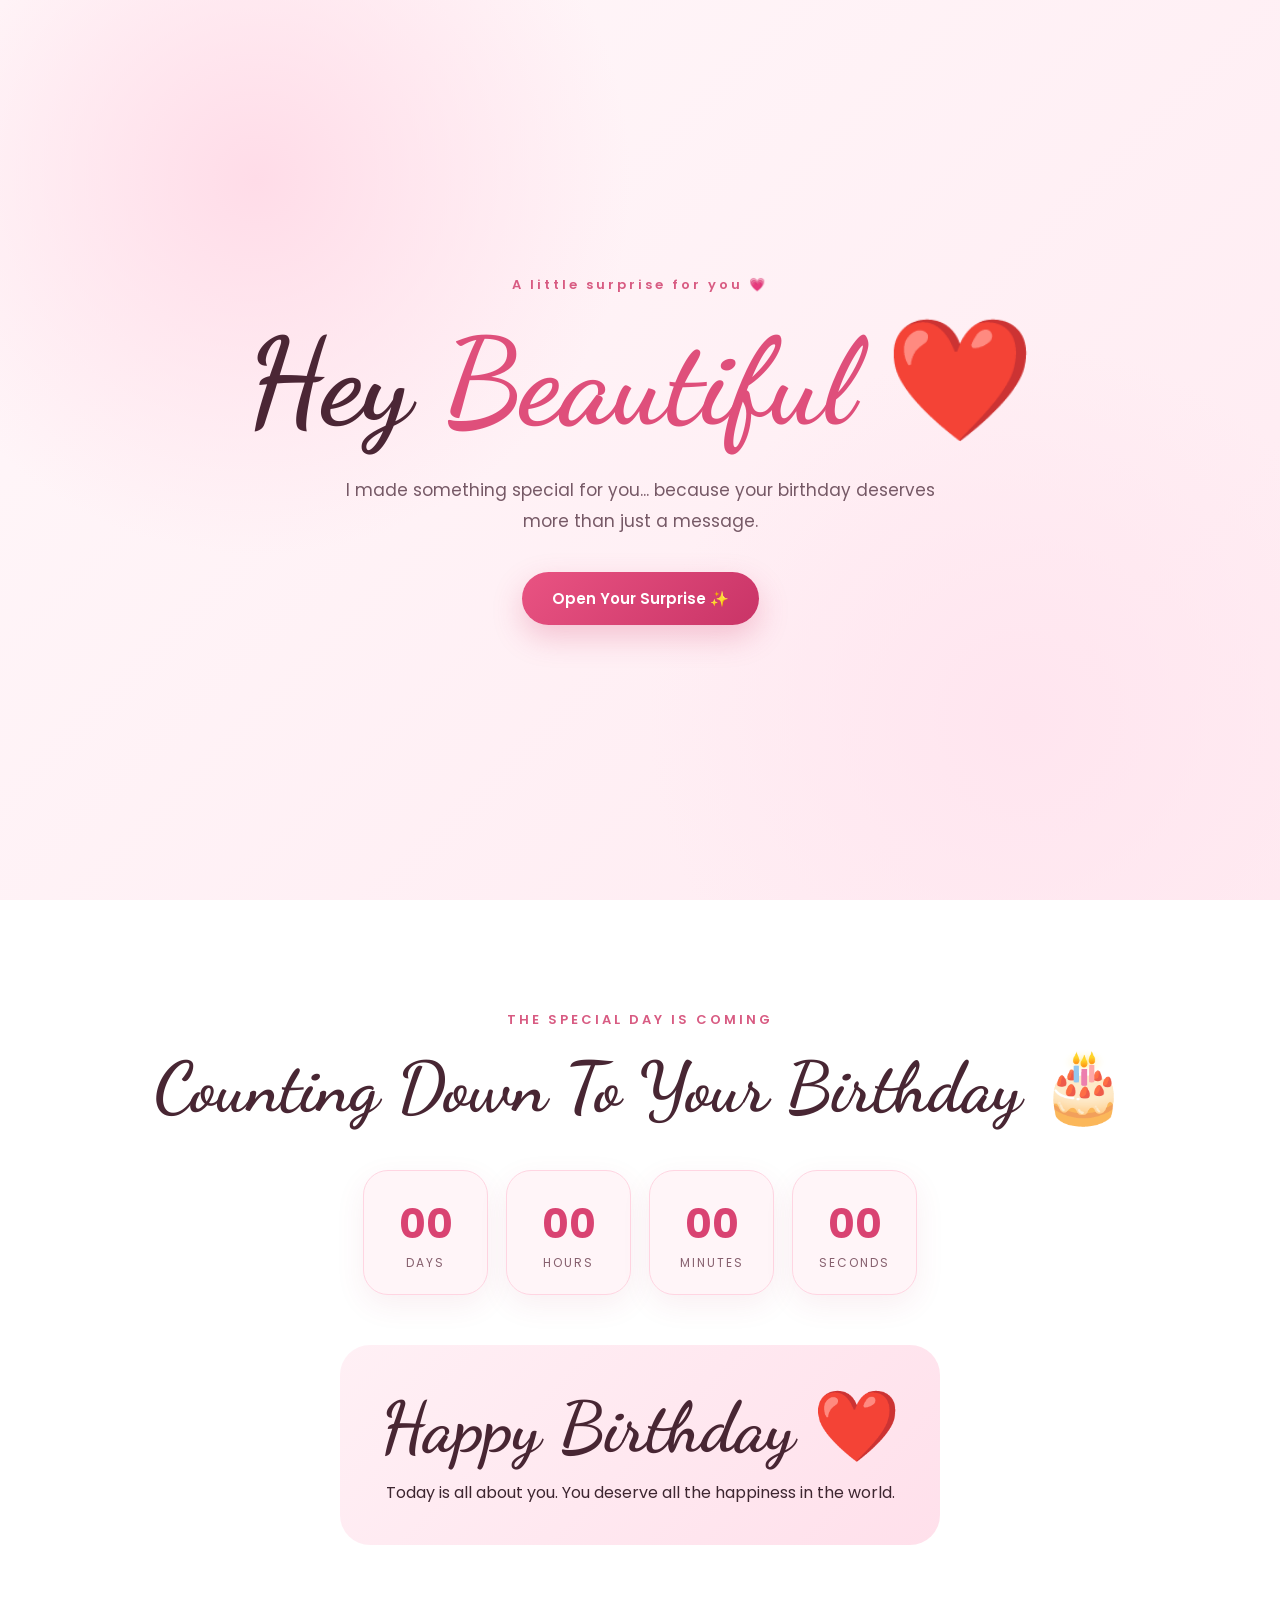
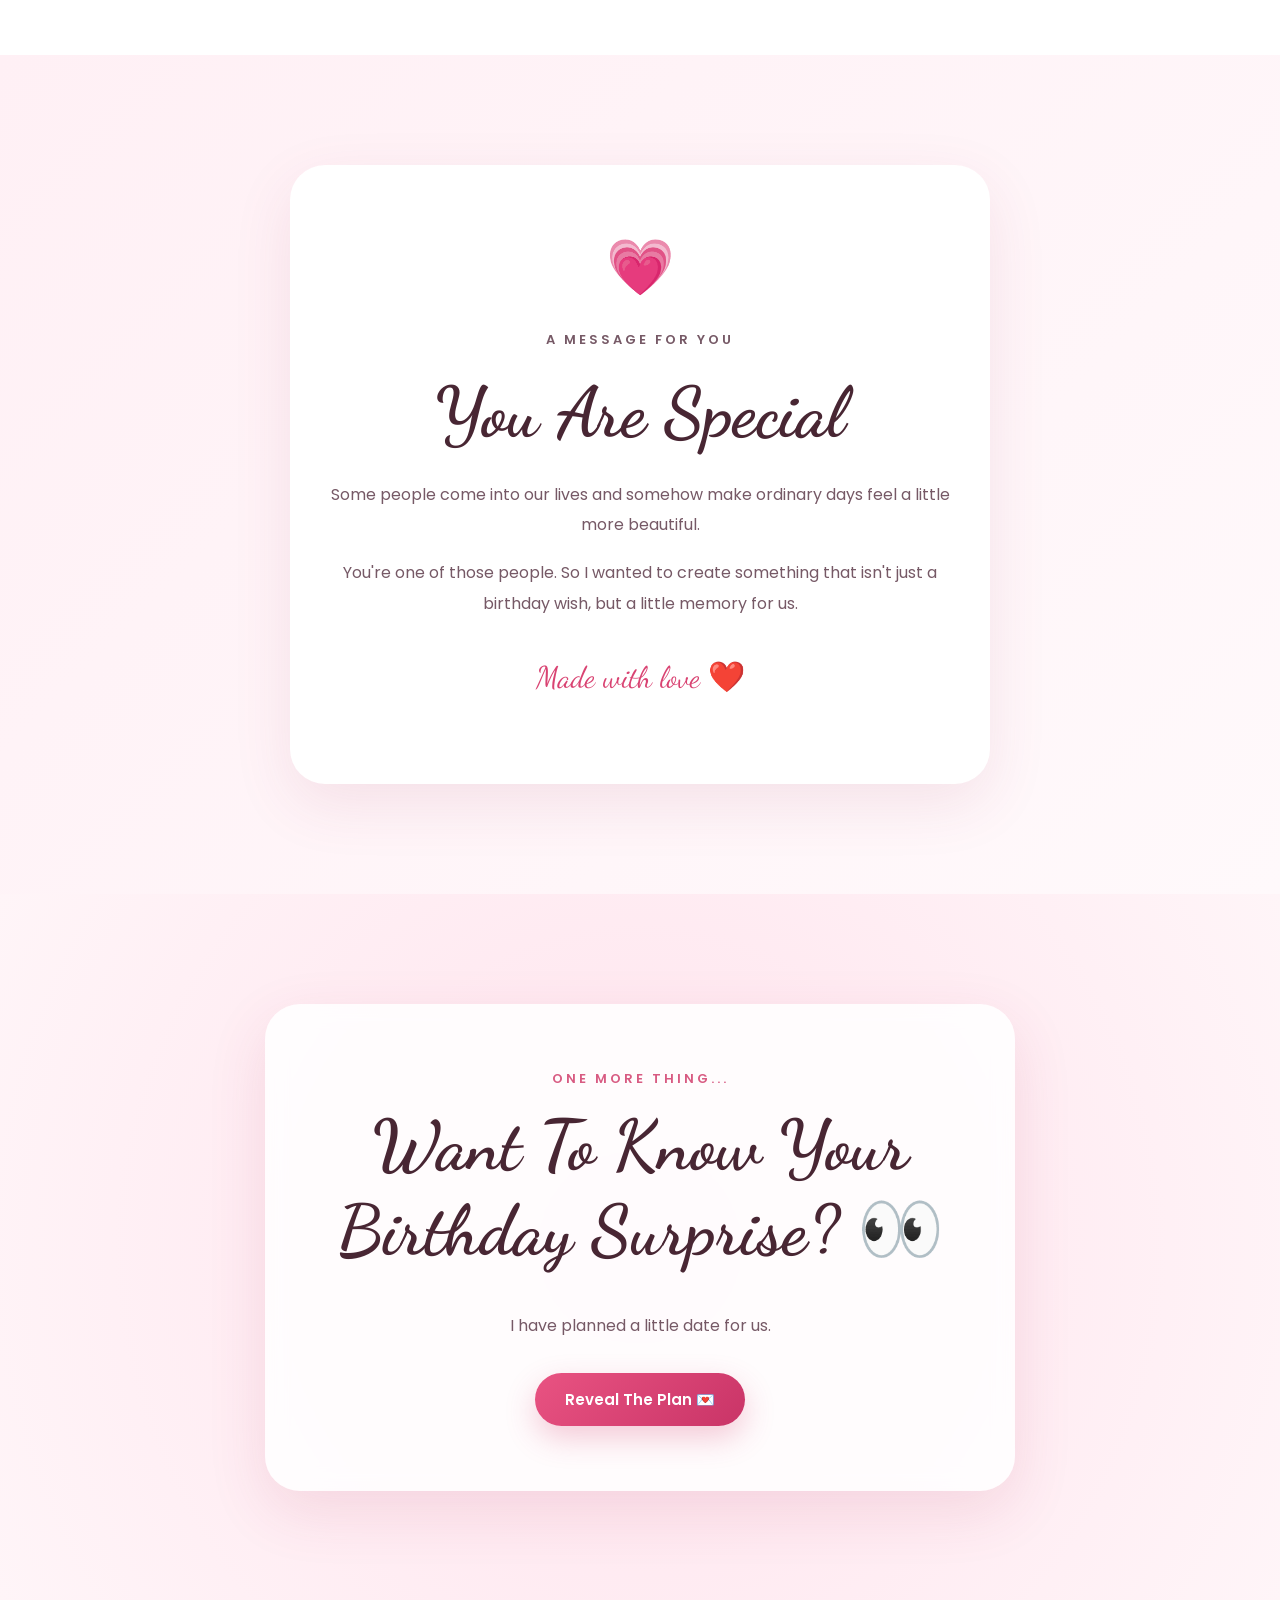
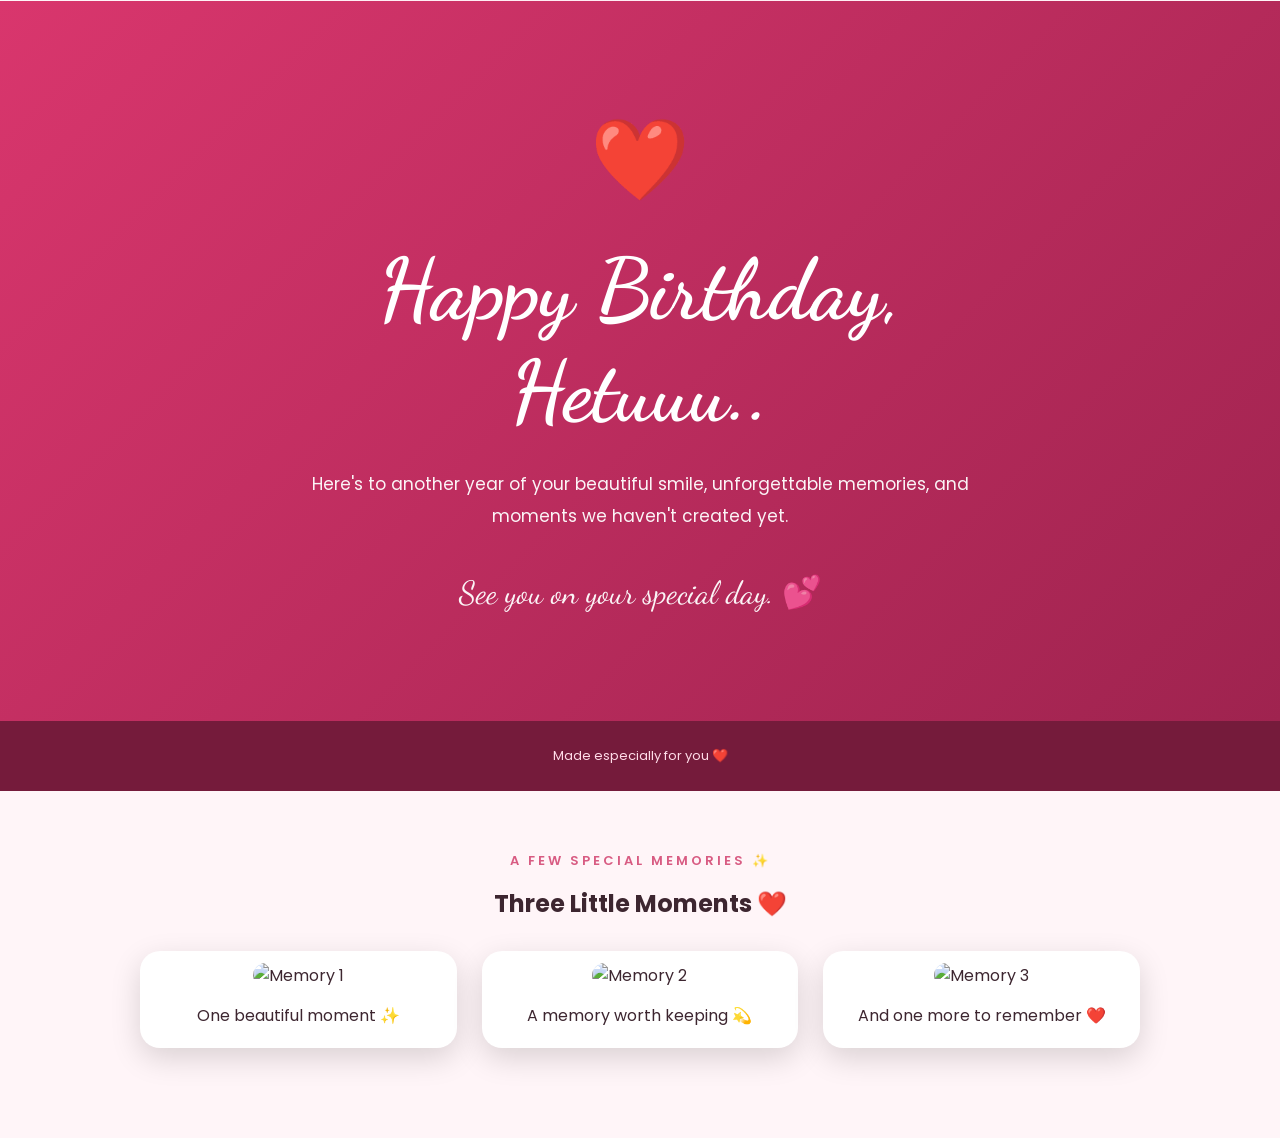
==== index.html @ 4a2faf3d "Modify birthday surprise date and memory images Updated birthday surprise details and memories secti" ====
<!DOCTYPE html>
<html lang="en">
<head>
    <meta charset="UTF-8">
    <meta name="viewport" content="width=device-width, initial-scale=1.0">

    <title>For You ❤️</title>

    <link rel="stylesheet" href="style.css">

    <link rel="preconnect" href="https://fonts.googleapis.com">
    <link rel="preconnect" href="https://fonts.gstatic.com" crossorigin>
    <link href="https://fonts.googleapis.com/css2?family=Dancing+Script:wght@500;600;700&family=Poppins:wght@300;400;500;600;700&display=swap" rel="stylesheet">
</head>

<body>

    <!-- Floating Hearts -->
    <div class="hearts"></div>

    <!-- HERO -->
    <section class="hero">

        <div class="hero-content">

            <p class="small-title">A little surprise for you 💗</p>

            <h1>
                Hey <span>Beautiful</span> ❤️
            </h1>

            <p class="intro">
                I made something special for you...
                because your birthday deserves more than just a message.
            </p>

            <a href="#countdown" class="main-btn">
                Open Your Surprise ✨
            </a>

        </div>

    </section>


    <!-- COUNTDOWN -->
    <section id="countdown" class="section countdown-section">

        <p class="section-small">THE SPECIAL DAY IS COMING</p>

        <h2>Counting Down To Your Birthday 🎂</h2>

        <div class="countdown">

            <div class="time-box">
                <span id="days">00</span>
                <small>Days</small>
            </div>

            <div class="time-box">
                <span id="hours">00</span>
                <small>Hours</small>
            </div>

            <div class="time-box">
                <span id="minutes">00</span>
                <small>Minutes</small>
            </div>

            <div class="time-box">
                <span id="seconds">00</span>
                <small>Seconds</small>
            </div>

        </div>

        <div id="birthdayMessage" class="birthday-message">
            <h2>Happy Birthday ❤️</h2>
            <p>
                Today is all about you.
                You deserve all the happiness in the world.
            </p>
        </div>

    </section>


    <!-- MESSAGE -->
    <section class="section message-section">

        <div class="message-card">

            <div class="heart-icon">💗</div>

            <p class="section-small">A MESSAGE FOR YOU</p>

            <h2>You Are Special</h2>

            <p>
                Some people come into our lives and somehow make
                ordinary days feel a little more beautiful.
            </p>

            <p>
                You're one of those people.
                So I wanted to create something that isn't just
                a birthday wish, but a little memory for us.
            </p>

            <p class="signature">
                Made with love ❤️
            </p>

        </div>

    </section>


   


    <!-- DATE REVEAL -->
    <section class="section date-section">

        <div class="date-card">

            <p class="section-small">ONE MORE THING...</p>

            <h2>Want To Know Your Birthday Surprise? 👀</h2>

            <p>
                I have planned a little date for us.
            </p>

            <button id="revealBtn" class="main-btn">
                Reveal The Plan 💌
            </button>


            <div id="dateReveal" class="date-reveal">

                <div class="date-item">
                    <span>📅</span>
                    <div>
                        <small>DATE</small>
                        <strong>26 August 2026</strong>
                    </div>
                </div>

                <div class="date-item">
                    <span>🕐</span>
                    <div>
                        <small>TIME</small>
                        <strong>6:00 PM</strong>
                    </div>
                </div>

                <div class="date-item">
                    <span>📍</span>
                    <div>
                        <small>PLACE</small>
                        <strong>Boatnikal Garden</strong>
                    </div>
                </div>

                <div class="date-item">
                    <span>🍽️</span>
                    <div>
                        <small>PLAN</small>
                        <strong> A Beautiful Evening</strong>
                    </div>
                </div>

            </div>

        </div>

    </section>


    <!-- FINAL -->
    <section class="final-section">

        <div class="final-content">

            <div class="big-heart">❤️</div>

            <h2>Happy Birthday, Hetuuu..</h2>

            <p>
                Here's to another year of your beautiful smile,
                unforgettable memories, and moments we haven't
                created yet.
            </p>

            <p class="final-line">
                See you on your special day. 💕
            </p>

        </div>

    </section>


    <footer>
        Made especially for you ❤️
    </footer>

<section class="memories">
    <p class="section-small">A FEW SPECIAL MEMORIES ✨</p>
    <h2>Three Little Moments ❤️</h2>

    <div class="photo-grid">
        <div class="photo-card">
            <img src="photo1.jpg" alt="Memory 1">
            <p>One beautiful moment ✨</p>
        </div>

        <div class="photo-card">
            <img src="photo2.jpg" alt="Memory 2">
            <p>A memory worth keeping 💫</p>
        </div>

        <div class="photo-card">
            <img src="photo3.jpg" alt="Memory 3">
            <p>And one more to remember ❤️</p>
        </div>
    </div>
</section>
    <script src="script.js"></script>

    
</body>
</html>
---- style.css ----
* {
    margin: 0;
    padding: 0;
    box-sizing: border-box;
}

html {
    scroll-behavior: smooth;
}

body {
    font-family: "Poppins", sans-serif;
    background: #fff5f8;
    color: #3d2630;
    overflow-x: hidden;
}

/* -------------------------
   HERO
------------------------- */

.hero {
    min-height: 100vh;

    display: flex;
    align-items: center;
    justify-content: center;

    text-align: center;

    padding: 40px 20px;

    background:
        radial-gradient(circle at 20% 20%, #ffdce8 0%, transparent 30%),
        radial-gradient(circle at 80% 80%, #ffe5ef 0%, transparent 30%),
        linear-gradient(135deg, #fff8fa, #ffeaf1);

    position: relative;
}

.hero-content {
    max-width: 800px;
    animation: fadeUp 1.5s ease;
}

.small-title,
.section-small {
    color: #d85b82;
    font-size: 13px;
    letter-spacing: 3px;
    font-weight: 600;
    margin-bottom: 15px;
}

.hero h1 {
    font-family: "Dancing Script", cursive;
    font-size: clamp(65px, 12vw, 120px);
    color: #4b2635;
    margin-bottom: 20px;
}

.hero h1 span {
    color: #df4f7b;
}

.intro {
    max-width: 600px;
    margin: auto;
    color: #765966;
    font-size: 17px;
    line-height: 1.8;
}

.main-btn {
    display: inline-block;

    margin-top: 35px;
    padding: 15px 30px;

    border: none;
    border-radius: 50px;

    background: linear-gradient(135deg, #e95382, #c93467);
    color: white;

    text-decoration: none;

    font-family: "Poppins", sans-serif;
    font-size: 15px;
    font-weight: 600;

    cursor: pointer;

    box-shadow: 0 12px 30px rgba(210, 55, 105, 0.25);

    transition: 0.3s;
}

.main-btn:hover {
    transform: translateY(-4px) scale(1.03);
    box-shadow: 0 18px 35px rgba(210, 55, 105, 0.35);
}


/* -------------------------
   SECTIONS
------------------------- */

.section {
    padding: 110px 20px;
    text-align: center;
}

.section h2 {
    font-family: "Dancing Script", cursive;
    font-size: clamp(45px, 7vw, 70px);
    color: #482633;
    margin-bottom: 40px;
}


/* -------------------------
   COUNTDOWN
------------------------- */

.countdown-section {
    background: #ffffff;
}

.countdown {
    display: flex;
    justify-content: center;
    gap: 18px;

    flex-wrap: wrap;

    margin-top: 40px;
}

.time-box {
    width: 125px;
    height: 125px;

    display: flex;
    flex-direction: column;
    align-items: center;
    justify-content: center;

    background: #fff5f8;

    border: 1px solid #ffd5e2;
    border-radius: 25px;

    box-shadow: 0 10px 30px rgba(180, 50, 90, 0.08);
}

.time-box span {
    font-size: 40px;
    font-weight: 700;
    color: #d94372;
}

.time-box small {
    color: #87616f;
    font-size: 12px;
    text-transform: uppercase;
    letter-spacing: 2px;
}

.birthday-message {
    display: none;

    max-width: 600px;

    margin: 50px auto 0;

    padding: 40px;

    border-radius: 30px;

    background: linear-gradient(135deg, #fff0f5, #ffe0eb);

    animation: popIn 1s ease;
}

.birthday-message h2 {
    margin-bottom: 10px;
}


/* -------------------------
   MESSAGE
------------------------- */

.message-section {
    background:
        linear-gradient(
            135deg,
            #fff0f5,
            #fff9fb
        );
}

.message-card {
    max-width: 700px;
    margin: auto;

    padding: 60px 40px;

    background: white;

    border-radius: 35px;

    box-shadow: 0 20px 60px rgba(160, 50, 90, 0.10);
}

.heart-icon {
    font-size: 55px;
    margin-bottom: 20px;

    animation: heartbeat 1.5s infinite;
}

.message-card h2 {
    margin-bottom: 25px;
}

.message-card p {
    color: #765966;
    line-height: 1.9;
    margin-bottom: 18px;
}

.signature {
    font-family: "Dancing Script", cursive;
    font-size: 30px !important;
    color: #d94372 !important;
    margin-top: 30px;
}


/* -------------------------
   MEMORIES
------------------------- */

.memories-section {
    background: white;
}

.memory-grid {
    max-width: 1100px;
    margin: auto;

    display: grid;

    grid-template-columns:
        repeat(3, 1fr);

    gap: 25px;
}

.memory-card {
    padding: 20px;

    background: #fff7fa;

    border-radius: 25px;

    transition: 0.3s;
}

.memory-card:hover {
    transform: translateY(-8px);
}

.photo-placeholder {
    height: 250px;

    display: flex;
    align-items: center;
    justify-content: center;

    background: linear-gradient(
        135deg,
        #ffd9e6,
        #fff0f5
    );

    border-radius: 20px;

    font-size: 55px;

    margin-bottom: 20px;
}

.memory-card h3 {
    margin-bottom: 8px;
    color: #522c3b;
}

.memory-card p {
    color: #886a75;
    font-size: 14px;
}


/* -------------------------
   DATE
------------------------- */

.date-section {
    background:
        radial-gradient(
            circle at center,
            #ffe3ed,
            #fff5f8
        );
}

.date-card {
    max-width: 750px;
    margin: auto;

    padding: 65px 35px;

    background: rgba(255,255,255,0.85);

    backdrop-filter: blur(10px);

    border-radius: 35px;

    box-shadow: 0 20px 60px rgba(170, 50, 90, 0.12);
}

.date-card > p:not(.section-small) {
    color: #765966;
}

.date-reveal {
    display: none;

    margin-top: 40px;

    text-align: left;

    animation: fadeUp 0.8s ease;
}

.date-item {
    display: flex;
    align-items: center;

    gap: 20px;

    padding: 20px;

    margin-bottom: 12px;

    background: #fff7fa;

    border-radius: 20px;
}

.date-item > span {
    font-size: 30px;
}

.date-item div {
    display: flex;
    flex-direction: column;
}

.date-item small {
    color: #c84c73;
    font-size: 10px;
    letter-spacing: 2px;
    margin-bottom: 4px;
}

.date-item strong {
    color: #51303c;
}


/* -------------------------
   FINAL
------------------------- */

.final-section {
    min-height: 80vh;

    display: flex;
    align-items: center;
    justify-content: center;

    text-align: center;

    padding: 80px 20px;

    background:
        linear-gradient(
            135deg,
            #d9366d,
            #9f234f
        );

    color: white;
}

.final-content {
    max-width: 700px;
}

.big-heart {
    font-size: 80px;

    animation: heartbeat 1.5s infinite;

    margin-bottom: 20px;
}

.final-section h2 {
    font-family: "Dancing Script", cursive;
    font-size: clamp(55px, 8vw, 85px);
    margin-bottom: 25px;
}

.final-section p {
    line-height: 1.9;
    font-size: 17px;
    opacity: 0.95;
}

.final-line {
    margin-top: 30px;
    font-family: "Dancing Script", cursive;
    font-size: 32px !important;
}


/* -------------------------
   FOOTER
------------------------- */

footer {
    padding: 25px;
    text-align: center;

    background: #751b3b;
    color: #ffdce8;

    font-size: 13px;
}


/* -------------------------
   FLOATING HEARTS
------------------------- */

.heart {
    position: fixed;

    bottom: -30px;

    color: #ef6b91;

    pointer-events: none;

    animation: floatHeart linear forwards;

    z-index: 10;
}


/* -------------------------
   ANIMATIONS
------------------------- */

@keyframes fadeUp {

    from {
        opacity: 0;
        transform: translateY(30px);
    }

    to {
        opacity: 1;
        transform: translateY(0);
    }

}

@keyframes popIn {

    from {
        opacity: 0;
        transform: scale(0.8);
    }

    to {
        opacity: 1;
        transform: scale(1);
    }

}

@keyframes heartbeat {

    0%, 100% {
        transform: scale(1);
    }

    50% {
        transform: scale(1.15);
    }

}

@keyframes floatHeart {

    0% {
        transform:
            translateY(0)
            rotate(0deg);

        opacity: 0;
    }

    10% {
        opacity: 1;
    }

    100% {
        transform:
            translateY(-110vh)
            rotate(360deg);

        opacity: 0;
    }

}


/* -------------------------
   MOBILE
------------------------- */

@media (max-width: 700px) {

    .section {
        padding: 80px 18px;
    }

    .hero h1 {
        font-size: 65px;
    }

    .intro {
        font-size: 15px;
    }

    .time-box {
        width: 90px;
        height: 100px;
    }

    .time-box span {
        font-size: 30px;
    }

    .memory-grid {
        grid-template-columns: 1fr;
    }

    .message-card,
    .date-card {
        padding: 45px 22px;
    }

    .date-item {
        padding: 15px;
    }

    .date-item strong {
        font-size: 13px;
    }

}.memories {
    padding: 60px 20px;
    text-align: center;
}

.photo-grid {
    max-width: 1000px;
    margin: 30px auto;
    display: grid;
    grid-template-columns: repeat(3, 1fr);
    gap: 25px;
}

.photo-card {
    background: white;
    padding: 12px;
    border-radius: 20px;
    box-shadow: 0 10px 30px rgba(0,0,0,0.15);
    transition: transform 0.3s ease;
}

.photo-card:hover {
    transform: translateY(-10px) rotate(1deg);
}

.photo-card img {
    width: 100%;
    height: 280px;
    object-fit: cover;
    border-radius: 15px;
}

.photo-card p {
    margin: 15px 5px 8px;
    font-size: 16px;
}

@media (max-width: 700px) {
    .photo-grid {
        grid-template-columns: 1fr;
        max-width: 350px;
    }

    .photo-card img {
        height: 320px;
    }
}
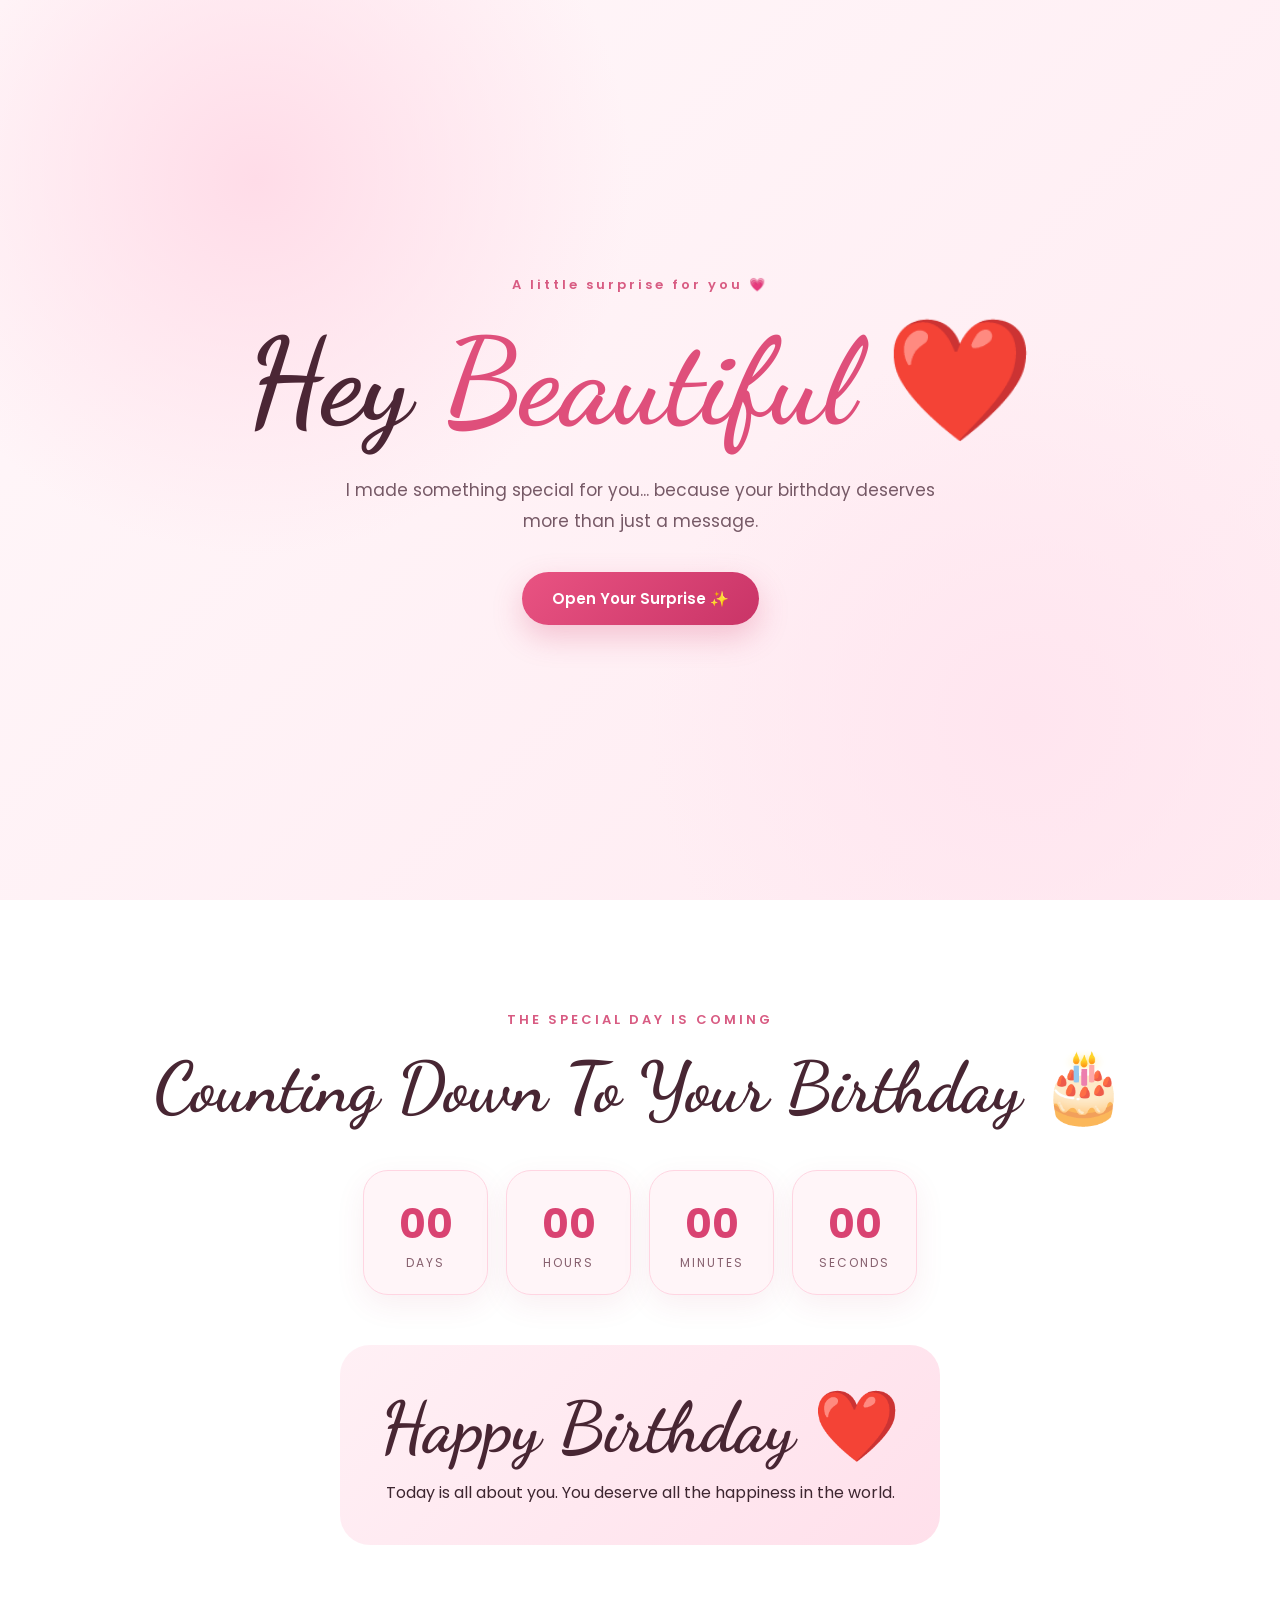
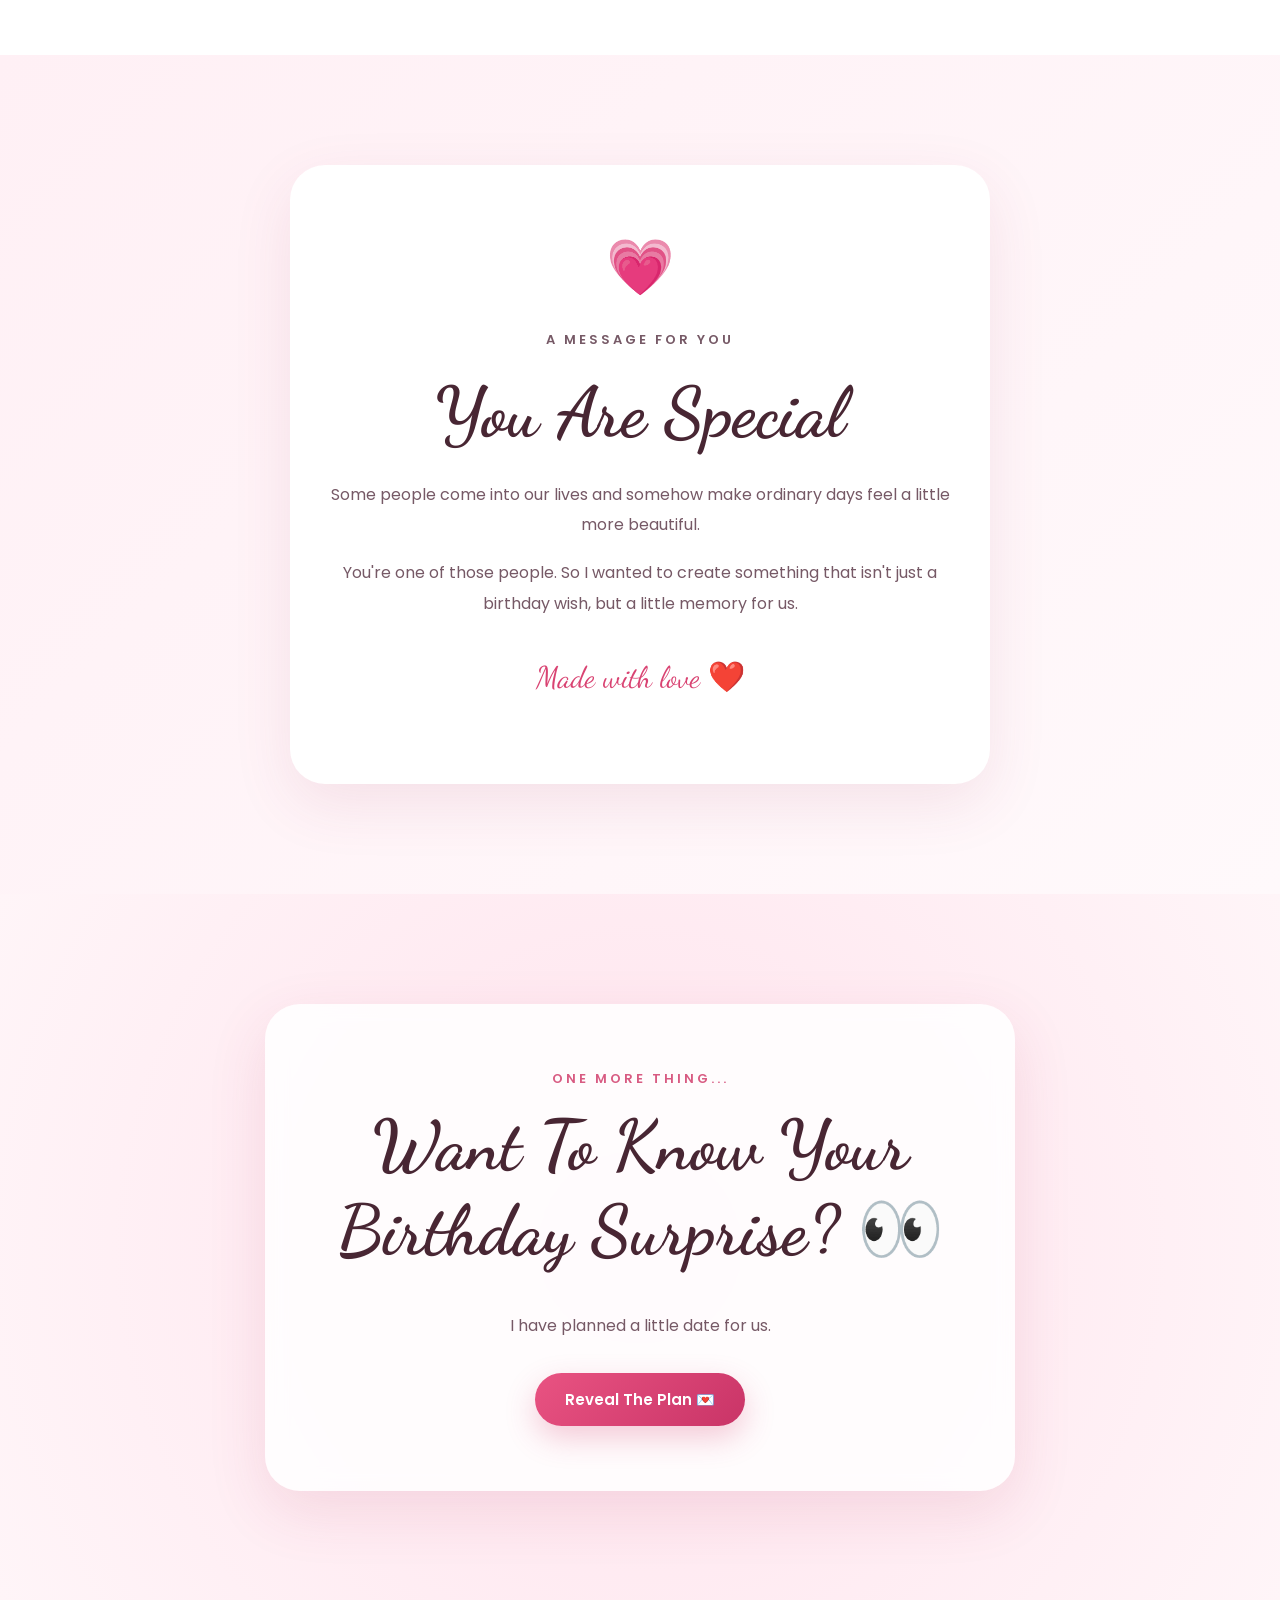
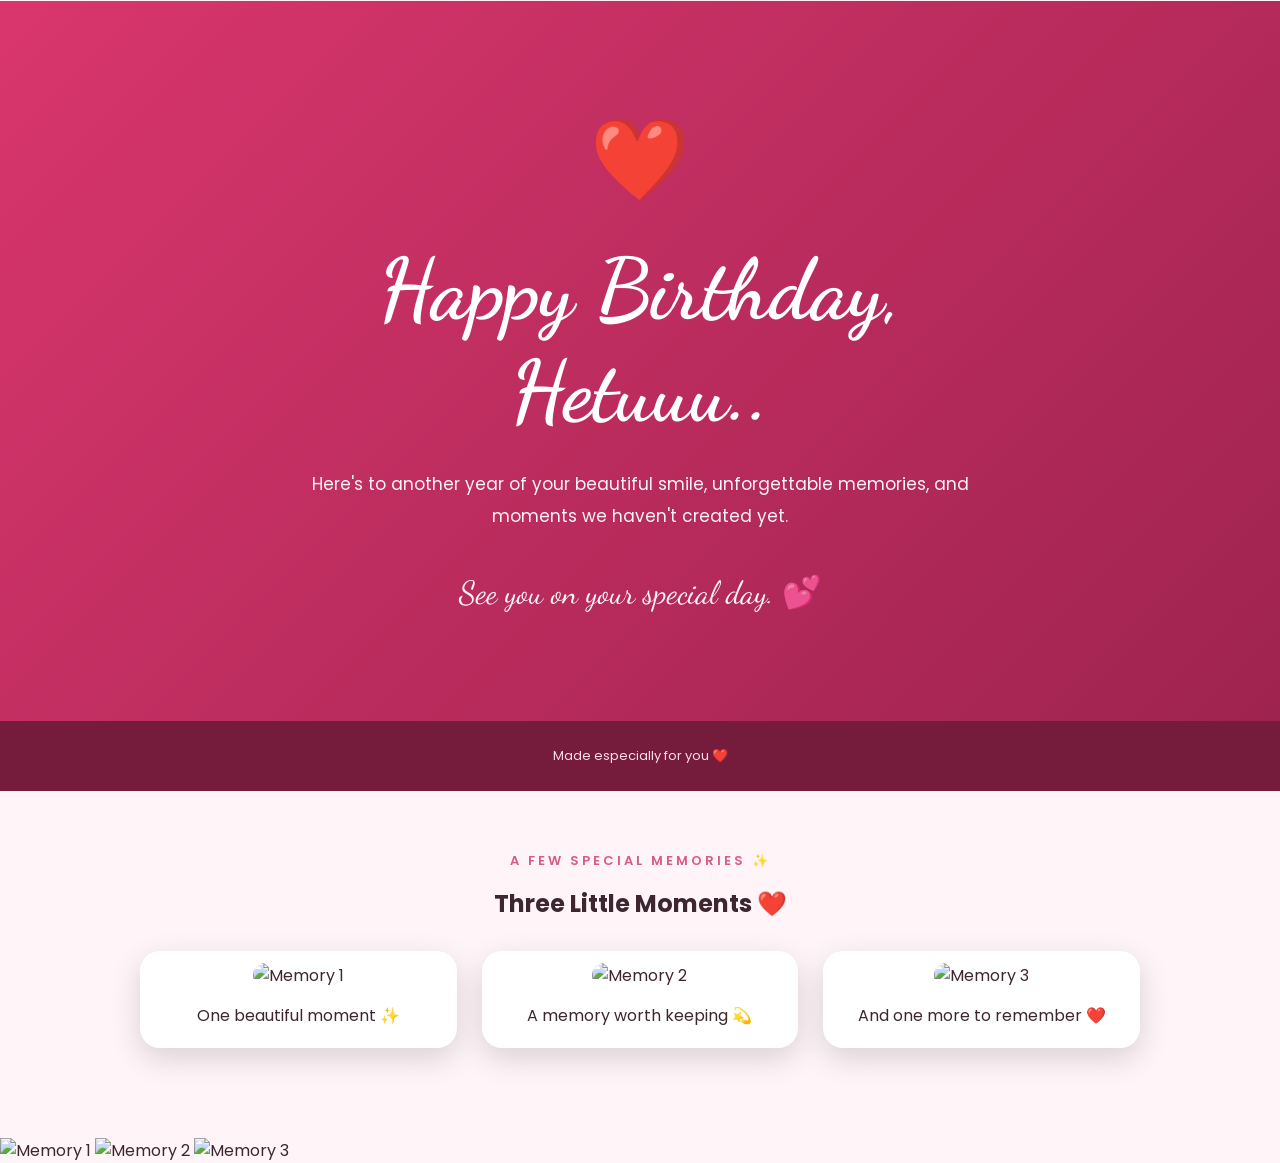
==== commit f627f0e0: "Restore index.html with original content" ====
--- a/index.html
+++ b/index.html
@@ -1,3 +1,4 @@
+
 <!DOCTYPE html>
 <html lang="en">
 <head>
@@ -228,6 +229,9 @@
     </div>
 </section>
     <script src="script.js"></script>
+<img src="images/pic1.jpg" alt="Memory 1">
+<img src="images/pic2.jpg" alt="Memory 2">
+<img src="images/pic3.jpg" alt="Memory 3">
 
     
 </body>
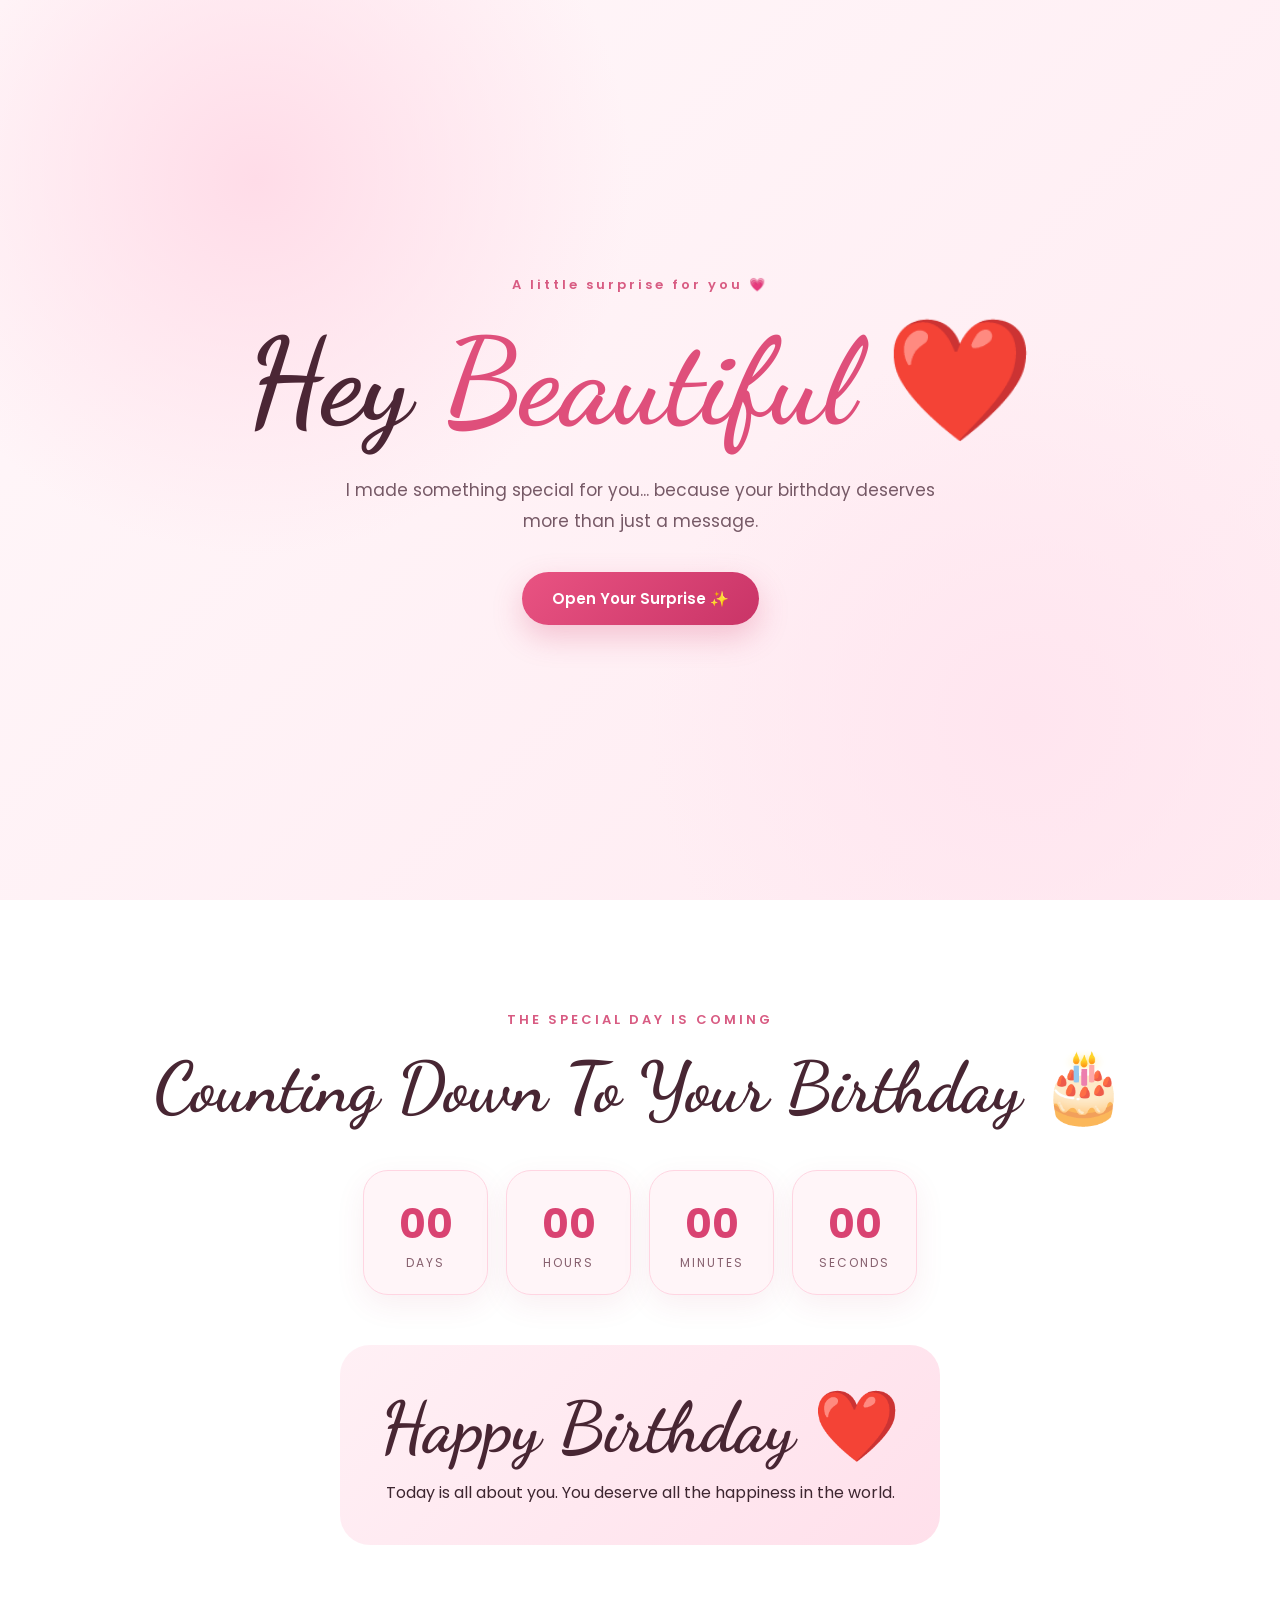
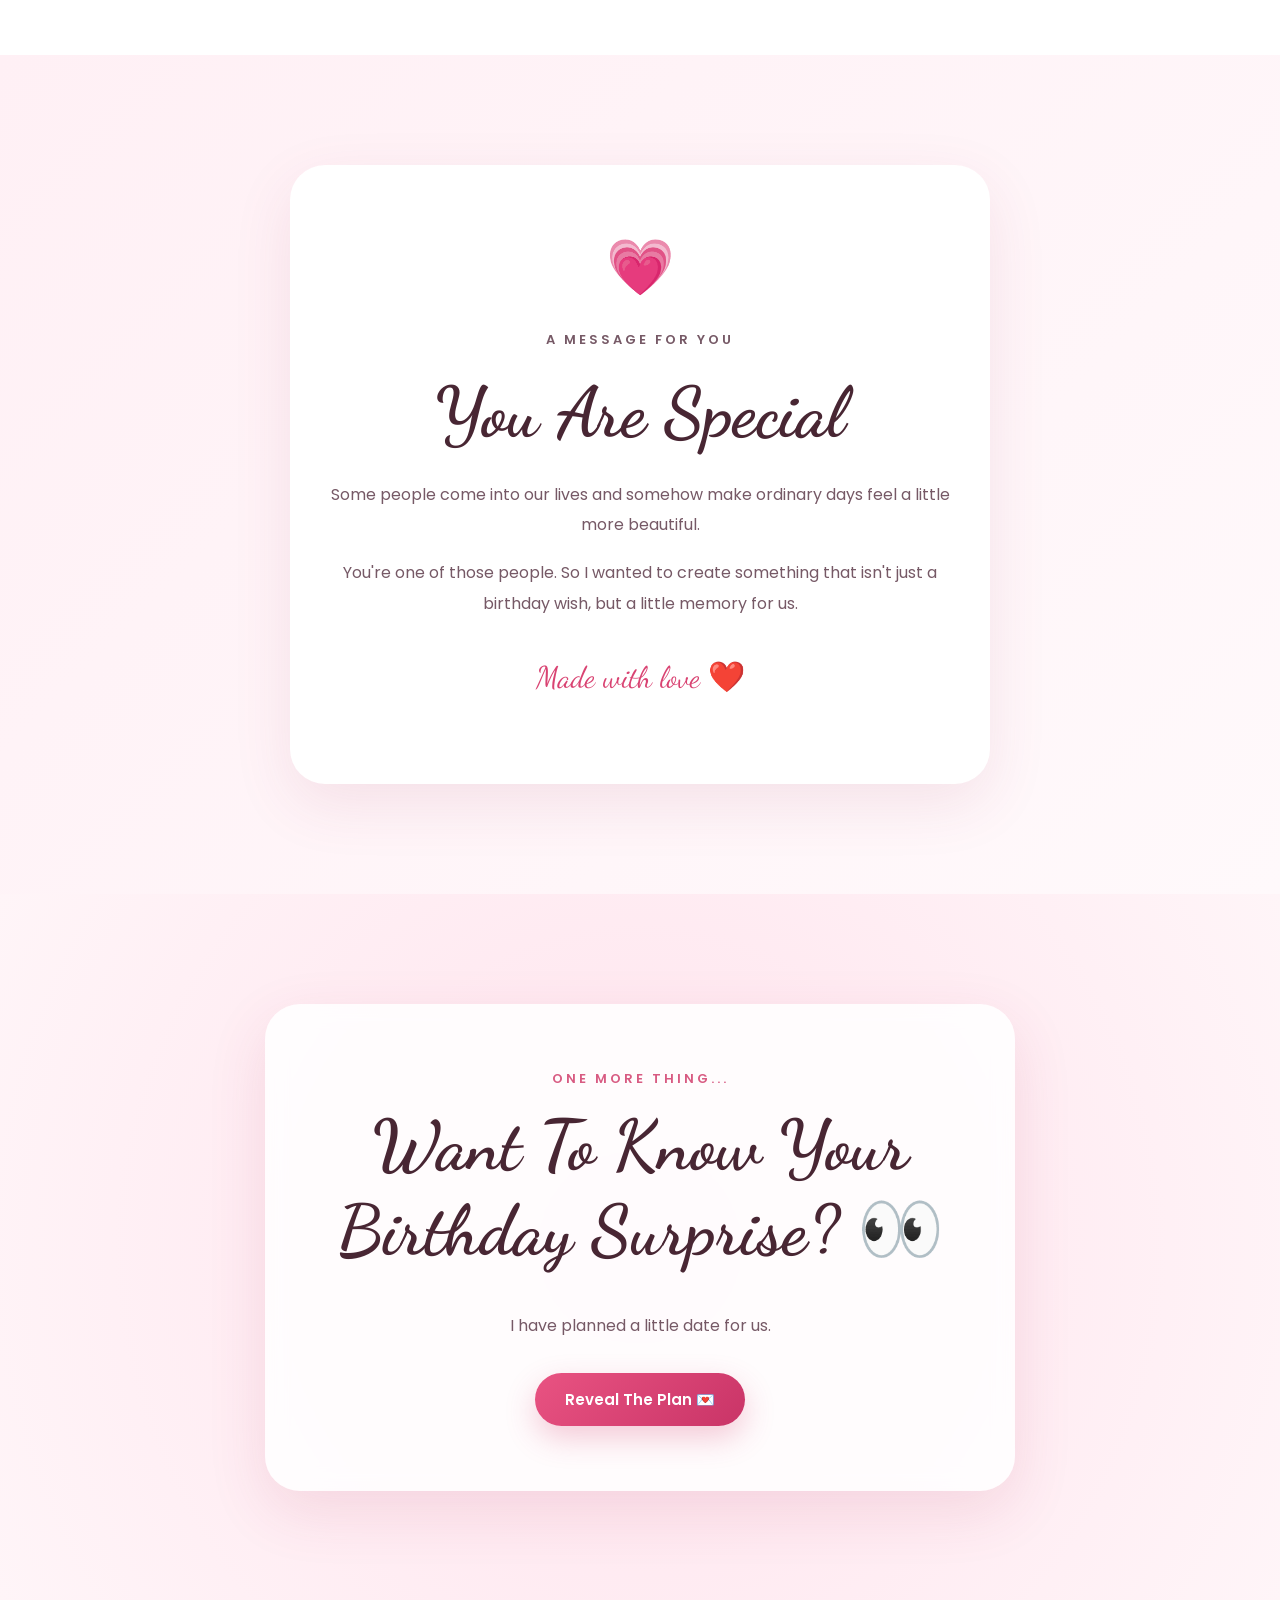
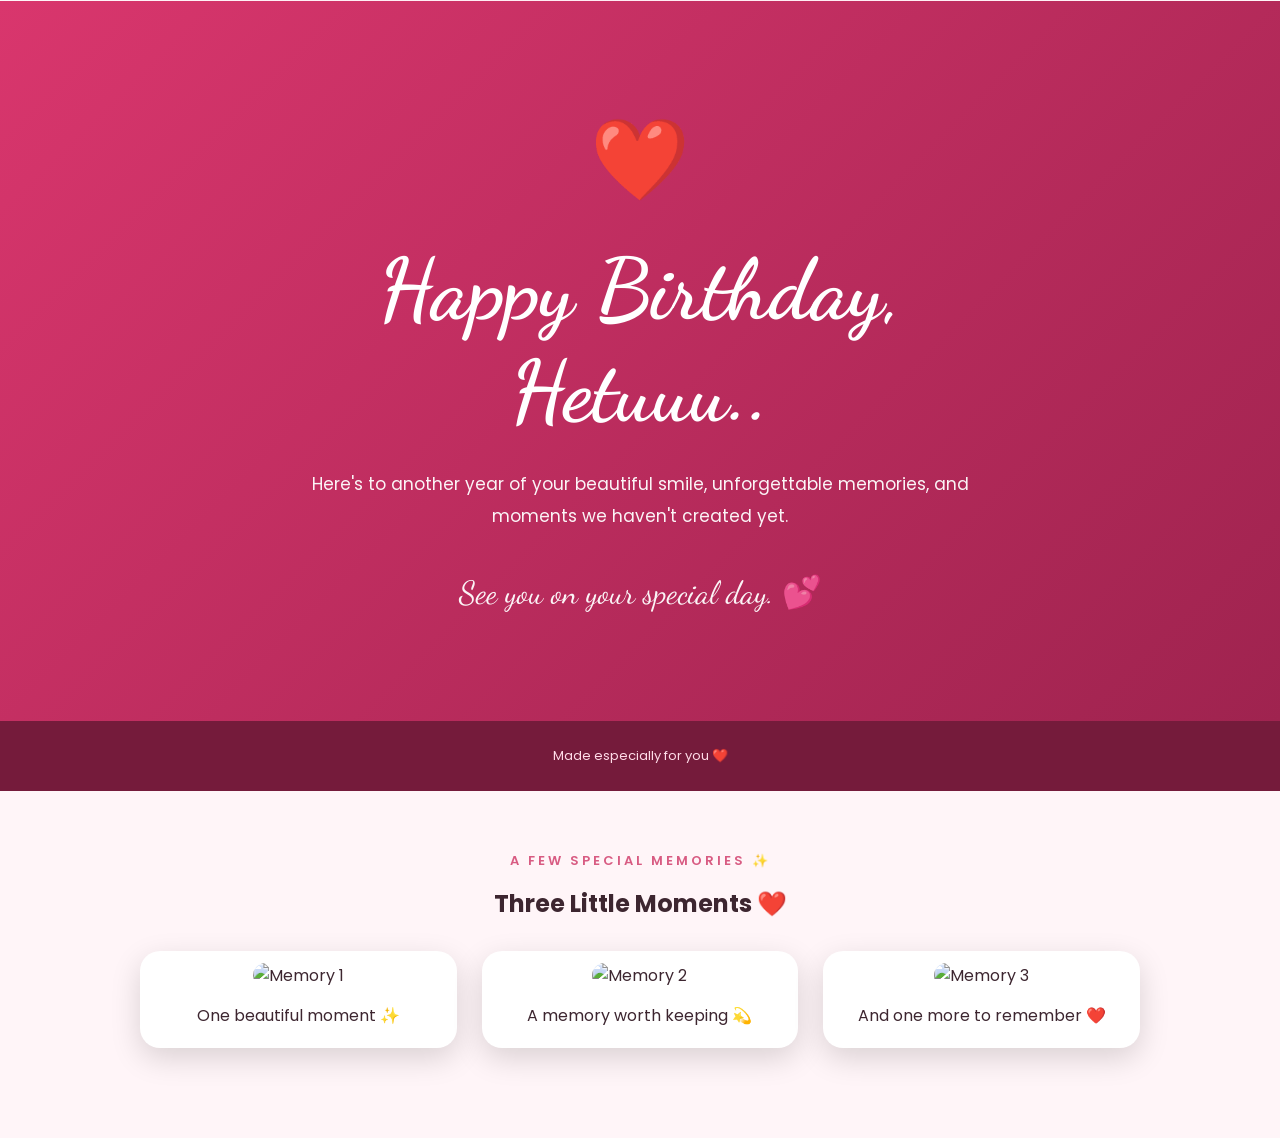
==== commit 624012e1: "Restore index.html with original content" ====
--- a/index.html
+++ b/index.html
@@ -229,10 +229,7 @@
     </div>
 </section>
     <script src="script.js"></script>
-<img src="images/pic1.jpg" alt="Memory 1">
-<img src="images/pic2.jpg" alt="Memory 2">
-<img src="images/pic3.jpg" alt="Memory 3">
-
     
 </body>
 </html>
+    
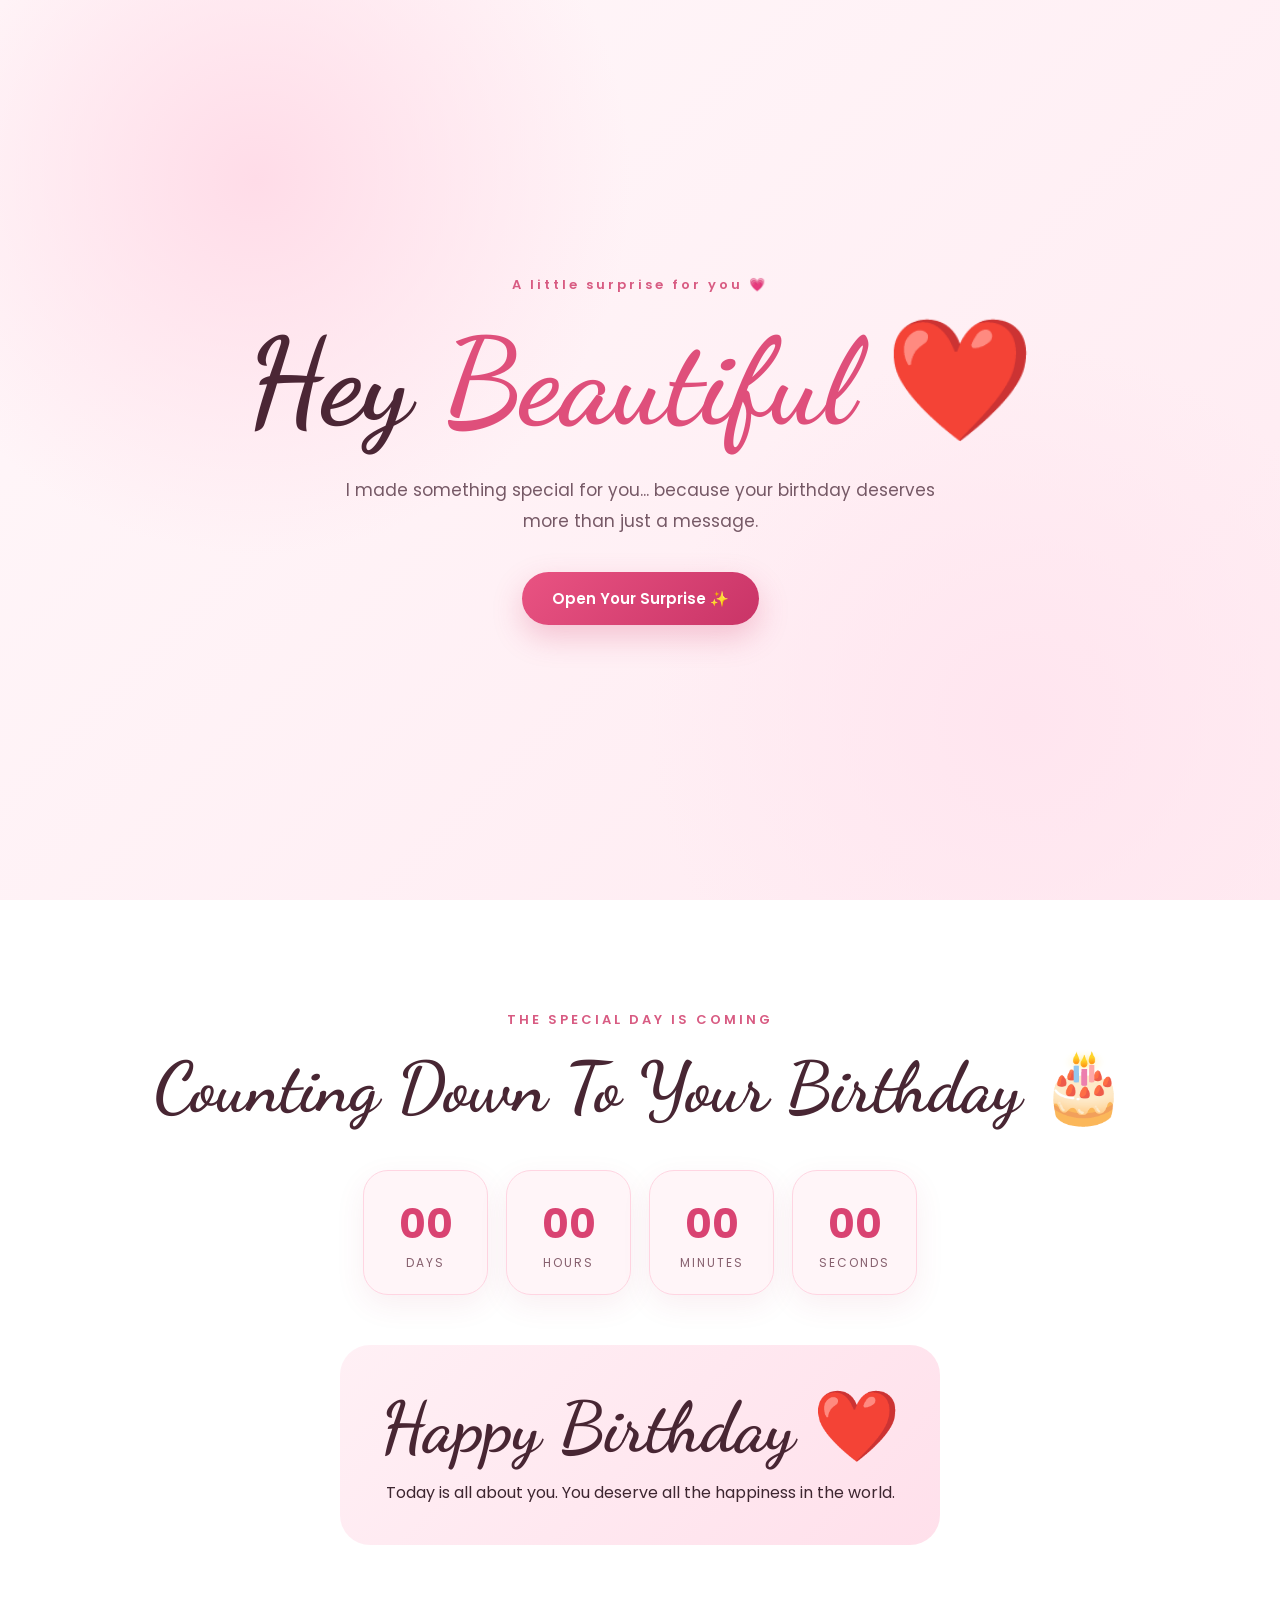
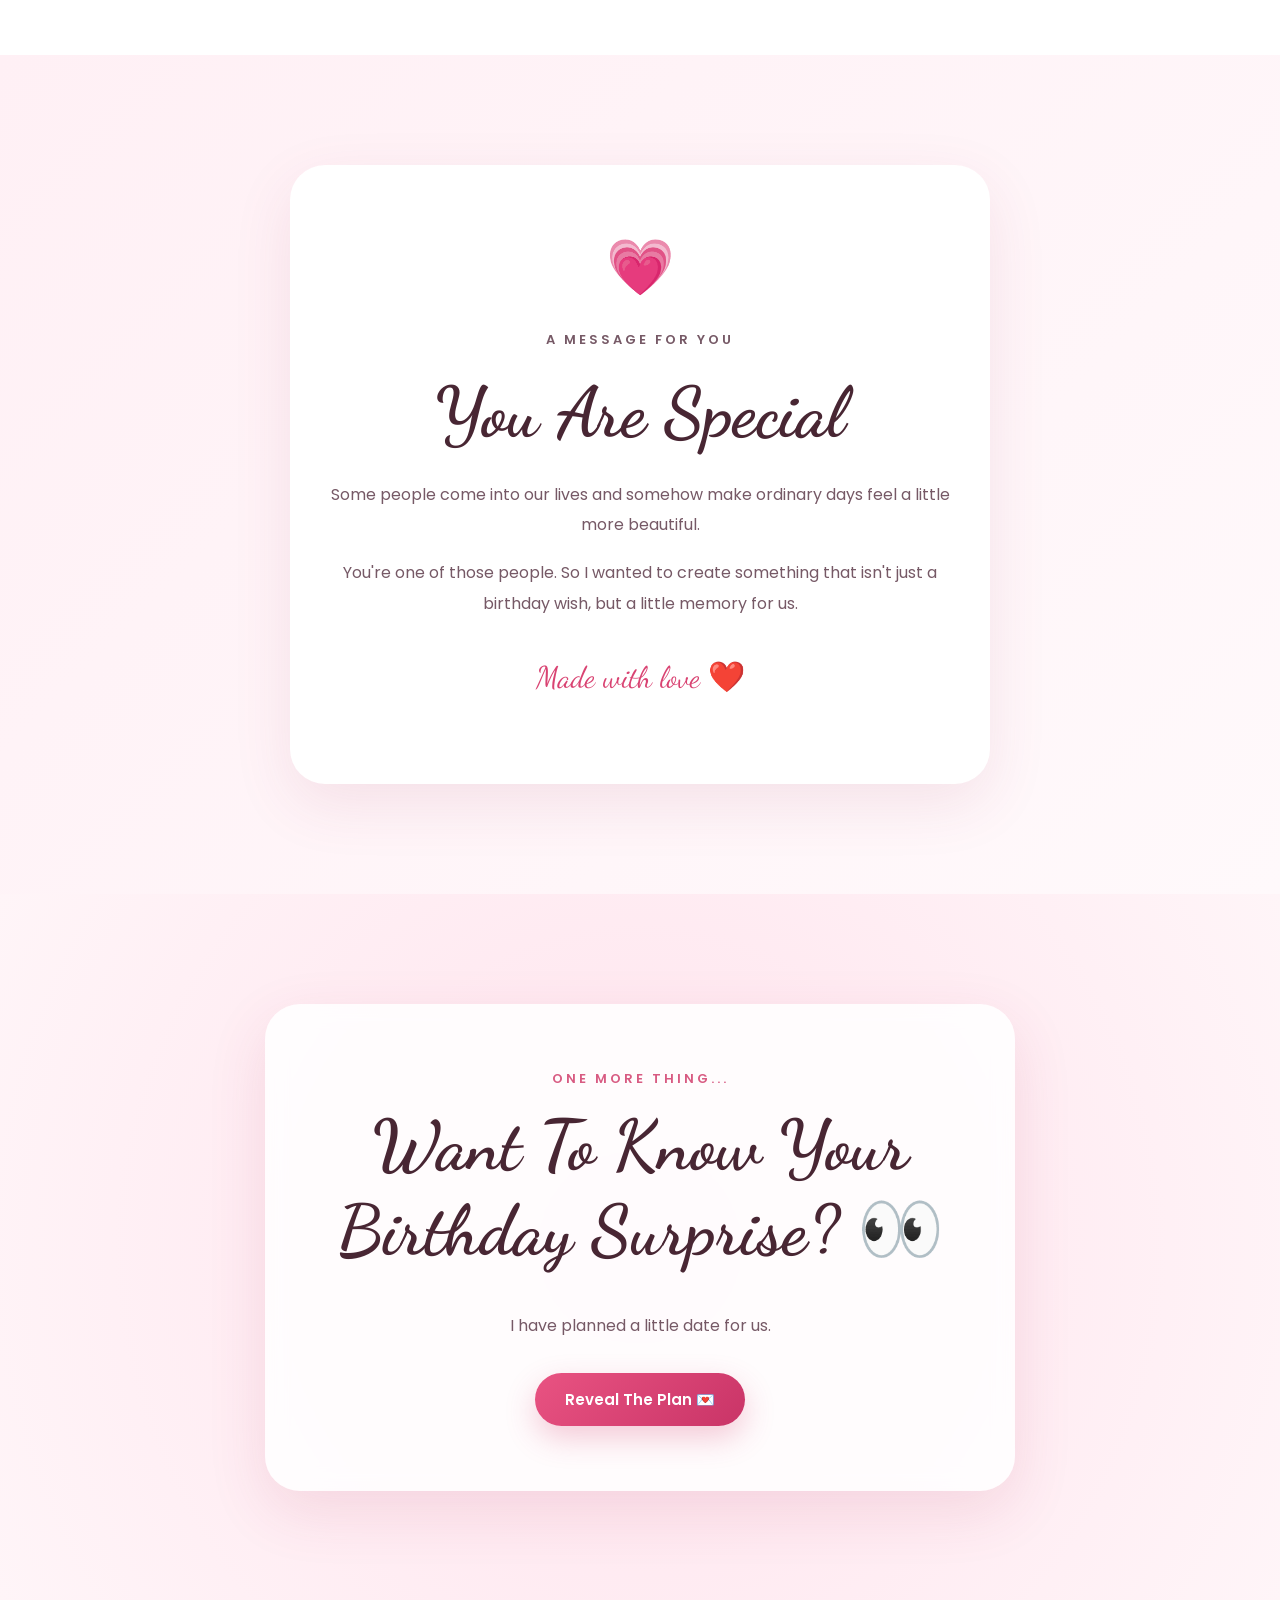
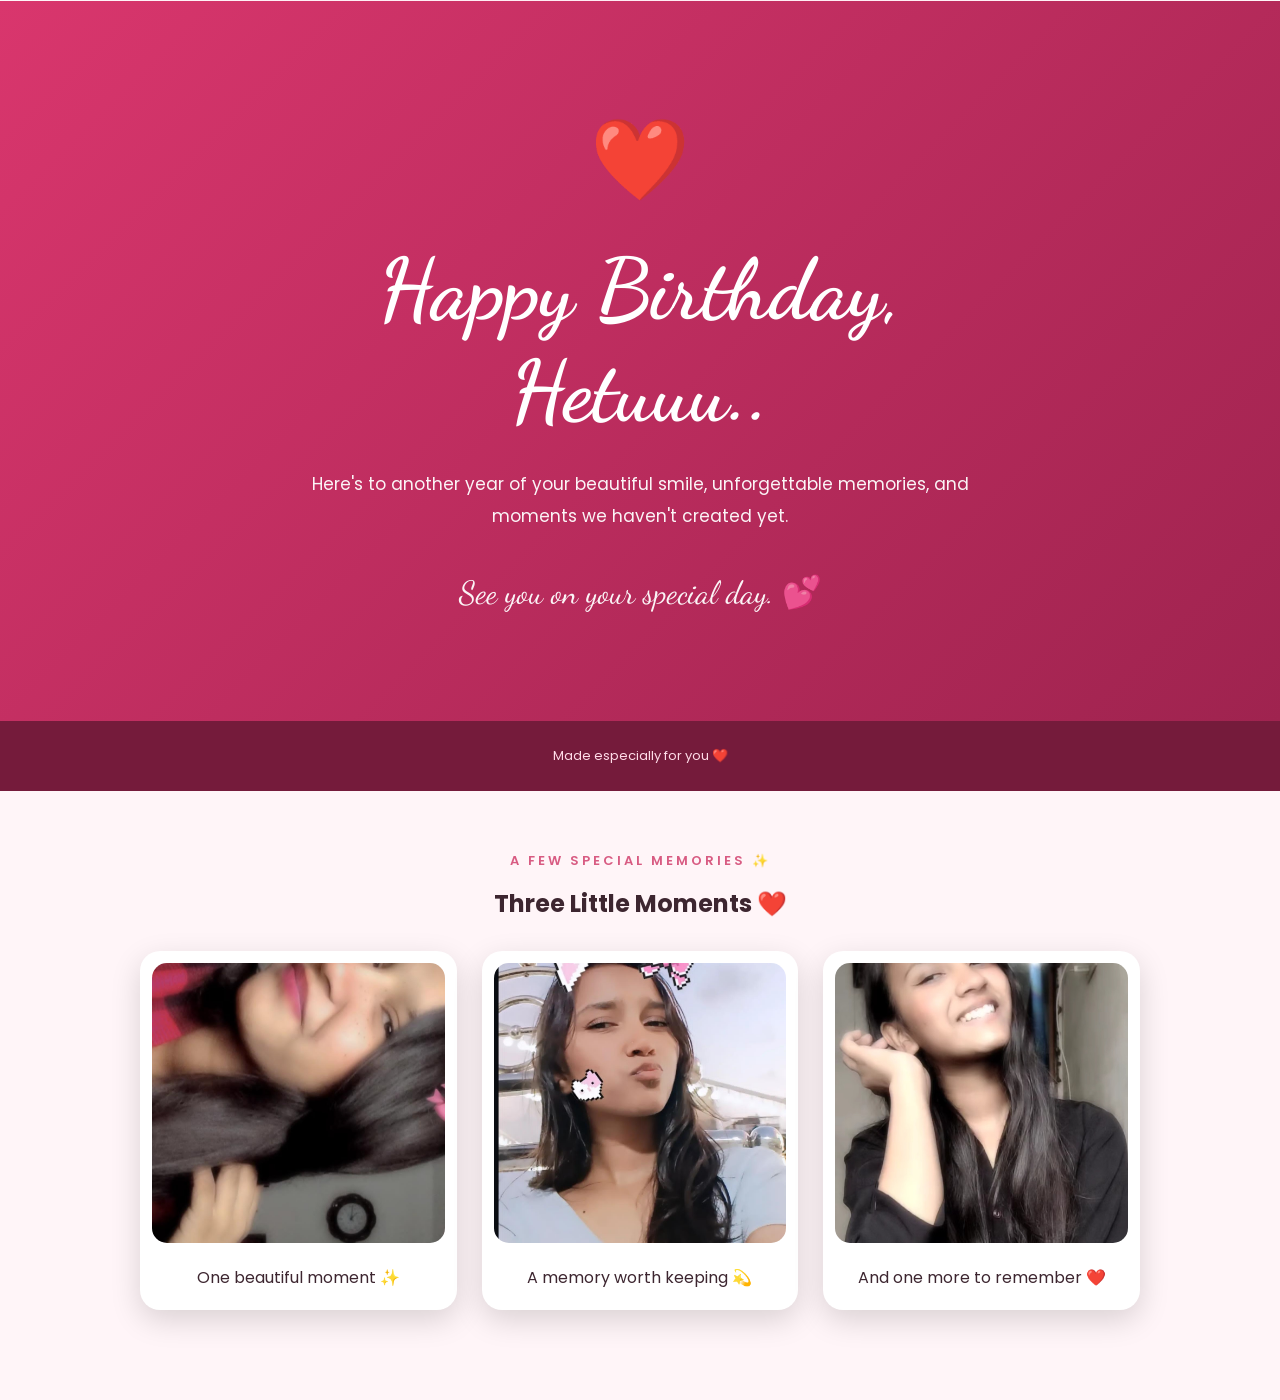
==== commit 476581bd: "Refactor index.html structure and content" ====
--- a/index.html
+++ b/index.html
@@ -212,20 +212,20 @@
     <h2>Three Little Moments ❤️</h2>
 
     <div class="photo-grid">
-        <div class="photo-card">
-            <img src="photo1.jpg" alt="Memory 1">
-            <p>One beautiful moment ✨</p>
-        </div>
-
-        <div class="photo-card">
-            <img src="photo2.jpg" alt="Memory 2">
-            <p>A memory worth keeping 💫</p>
-        </div>
-
-        <div class="photo-card">
-            <img src="photo3.jpg" alt="Memory 3">
-            <p>And one more to remember ❤️</p>
-        </div>
+<div class="photo-card">
+    <img src="IMG_20260801_010958_792[1].jpg" alt="Memory 1">
+    <p>One beautiful moment ✨</p>
+</div>
+
+<div class="photo-card">
+    <img src="IMG_20260801_011001_678[1].jpg" alt="Memory 2">
+    <p>A memory worth keeping 💫</p>
+</div>
+
+<div class="photo-card">
+    <img src="Screenshot_20260801_003831_Instagram[1].jpg" alt="Memory 3">
+    <p>And one more to remember ❤️</p>
+</div>
     </div>
 </section>
     <script src="script.js"></script>
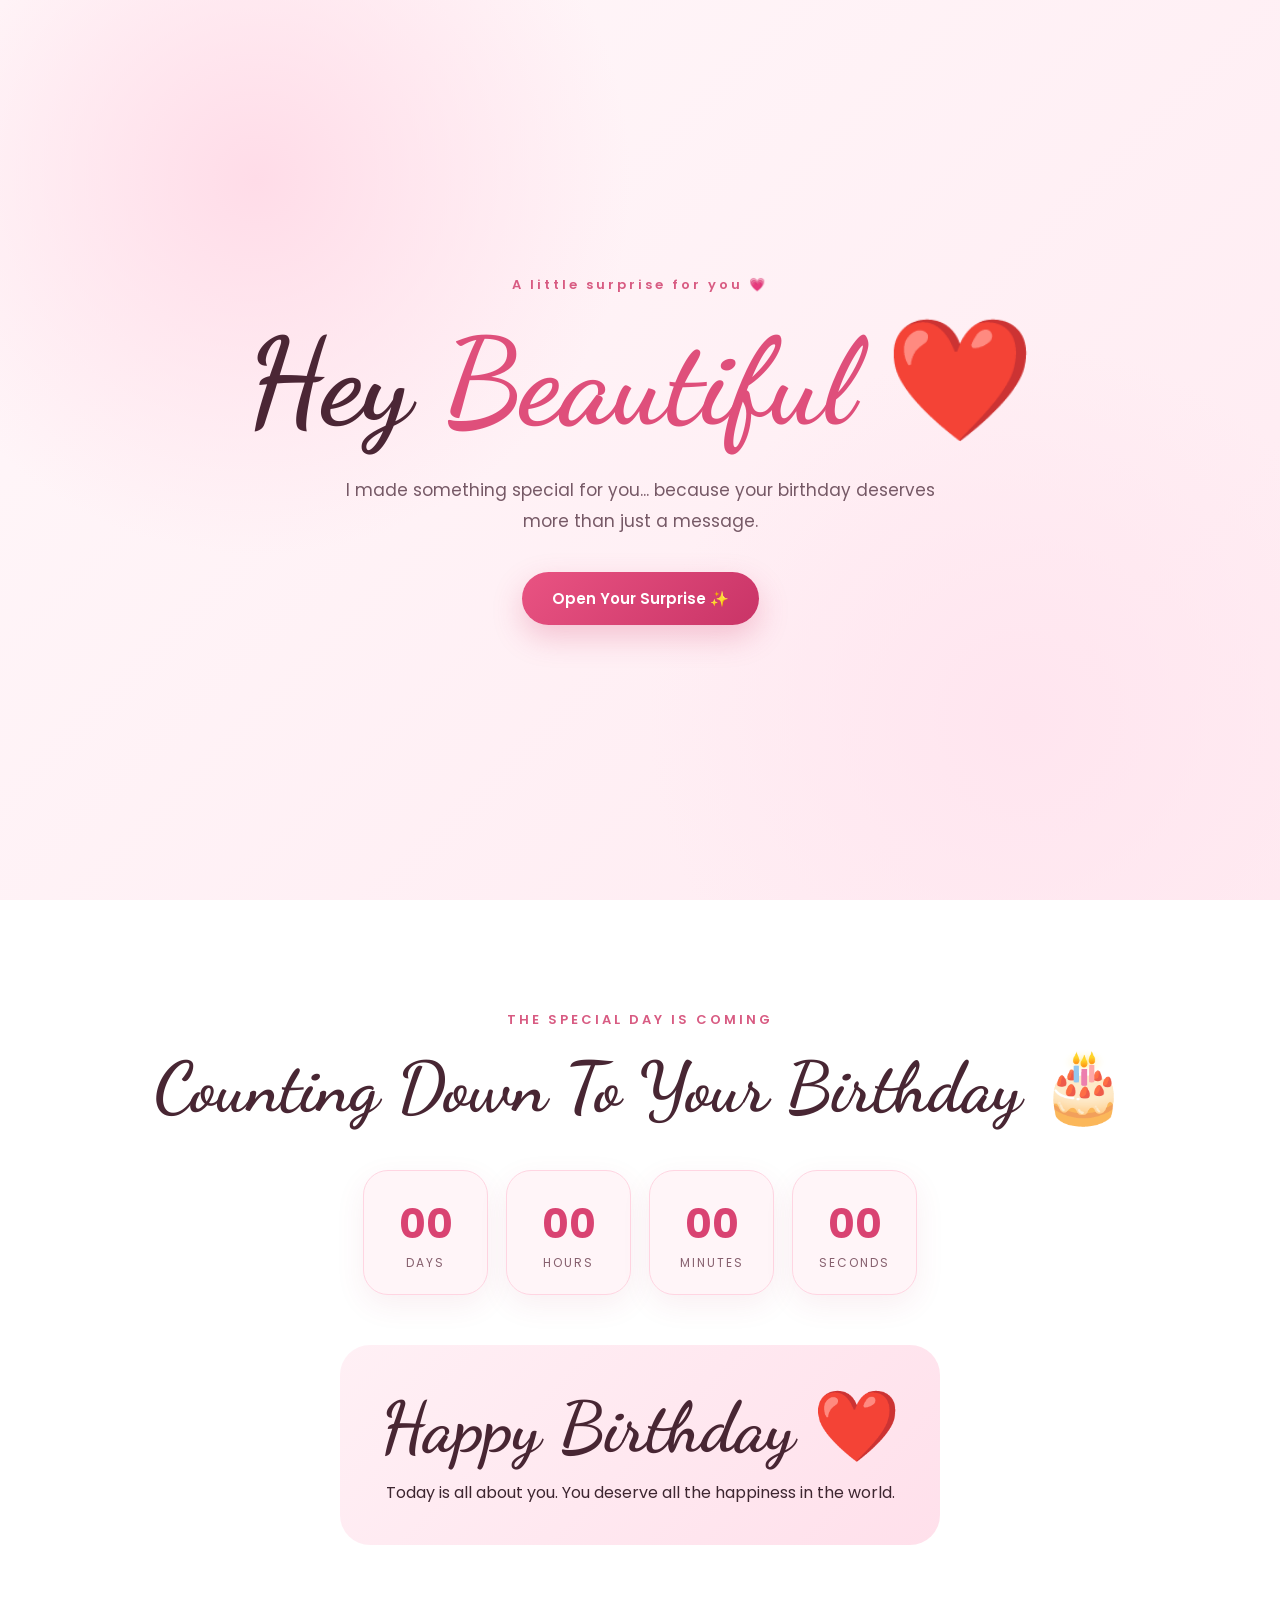
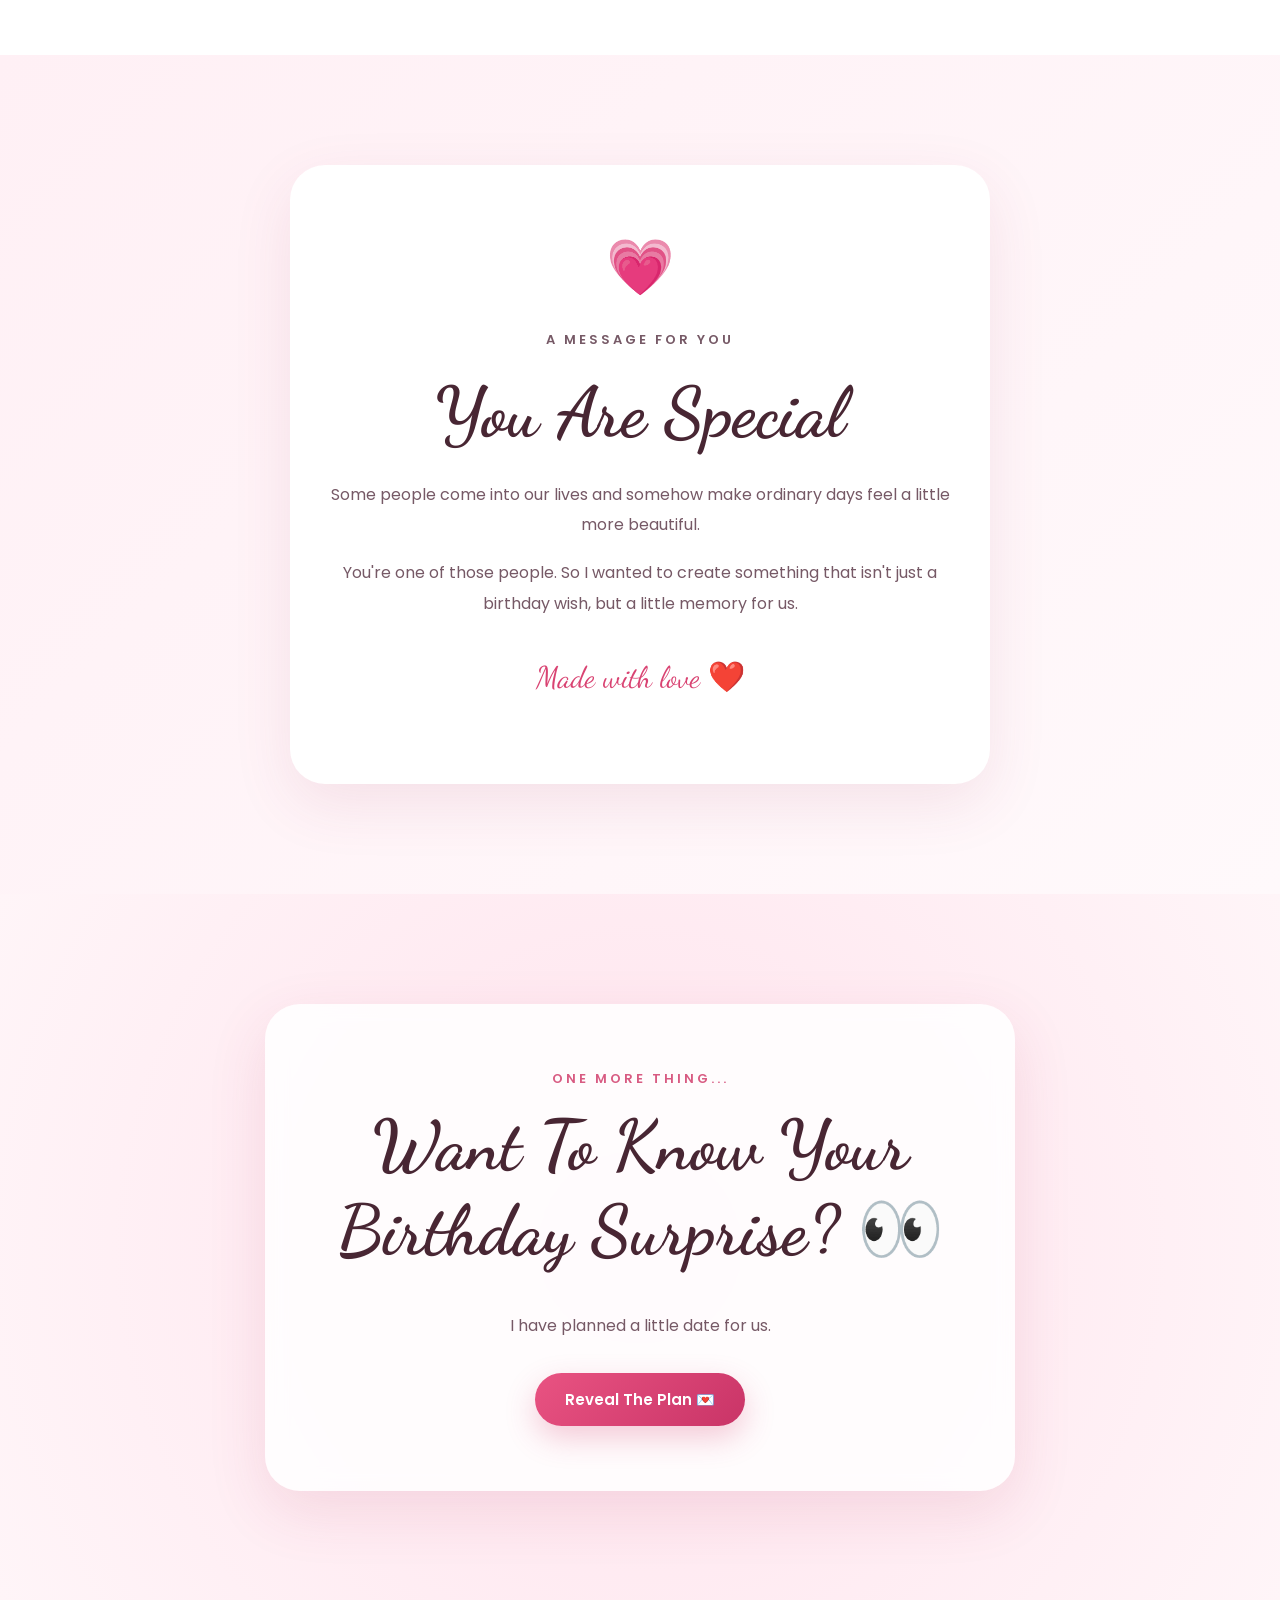
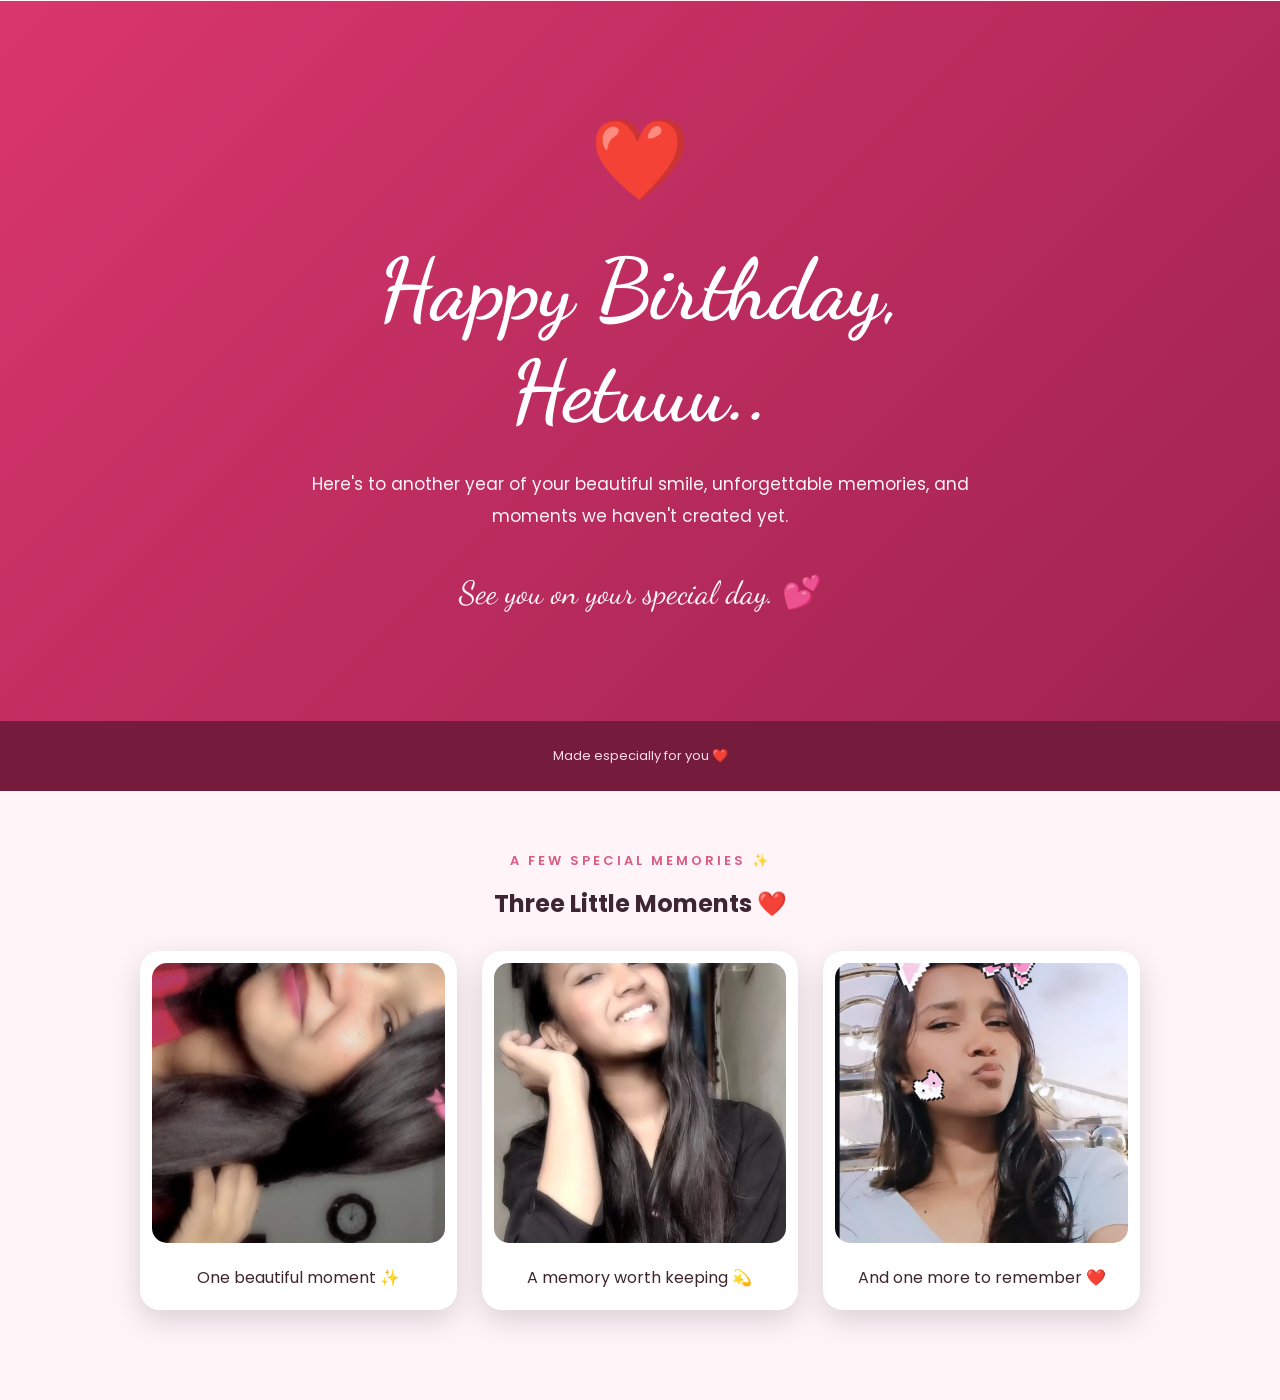
==== commit 3d2a78e5: "Update index.html" ====
--- a/index.html
+++ b/index.html
@@ -213,17 +213,17 @@
 
     <div class="photo-grid">
 <div class="photo-card">
-    <img src="IMG_20260801_010958_792[1].jpg" alt="Memory 1">
+    <img src="photo1.jpg" alt="Memory 1">
     <p>One beautiful moment ✨</p>
 </div>
 
 <div class="photo-card">
-    <img src="IMG_20260801_011001_678[1].jpg" alt="Memory 2">
+    <img src="photo2.jpg" alt="Memory 2">
     <p>A memory worth keeping 💫</p>
 </div>
 
 <div class="photo-card">
-    <img src="Screenshot_20260801_003831_Instagram[1].jpg" alt="Memory 3">
+    <img src="photo3.jpg" alt="Memory 3">
     <p>And one more to remember ❤️</p>
 </div>
     </div>
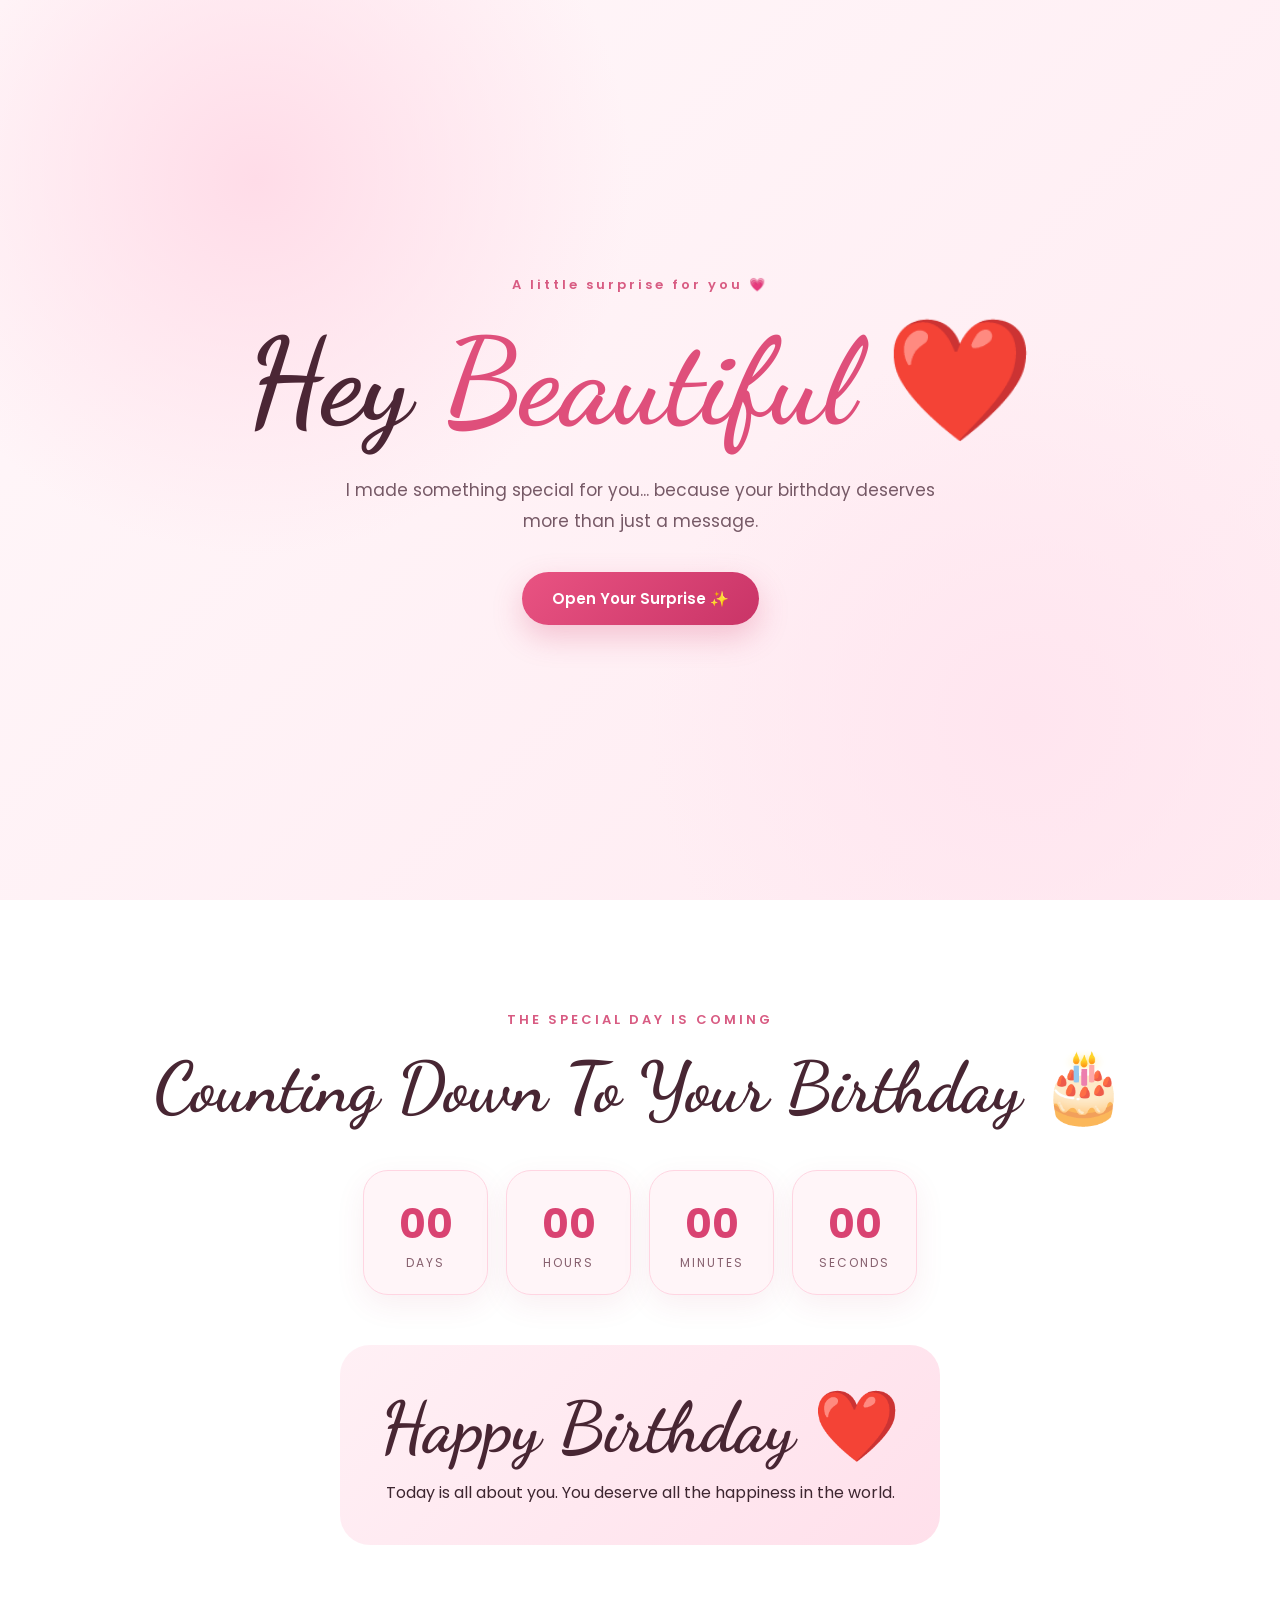
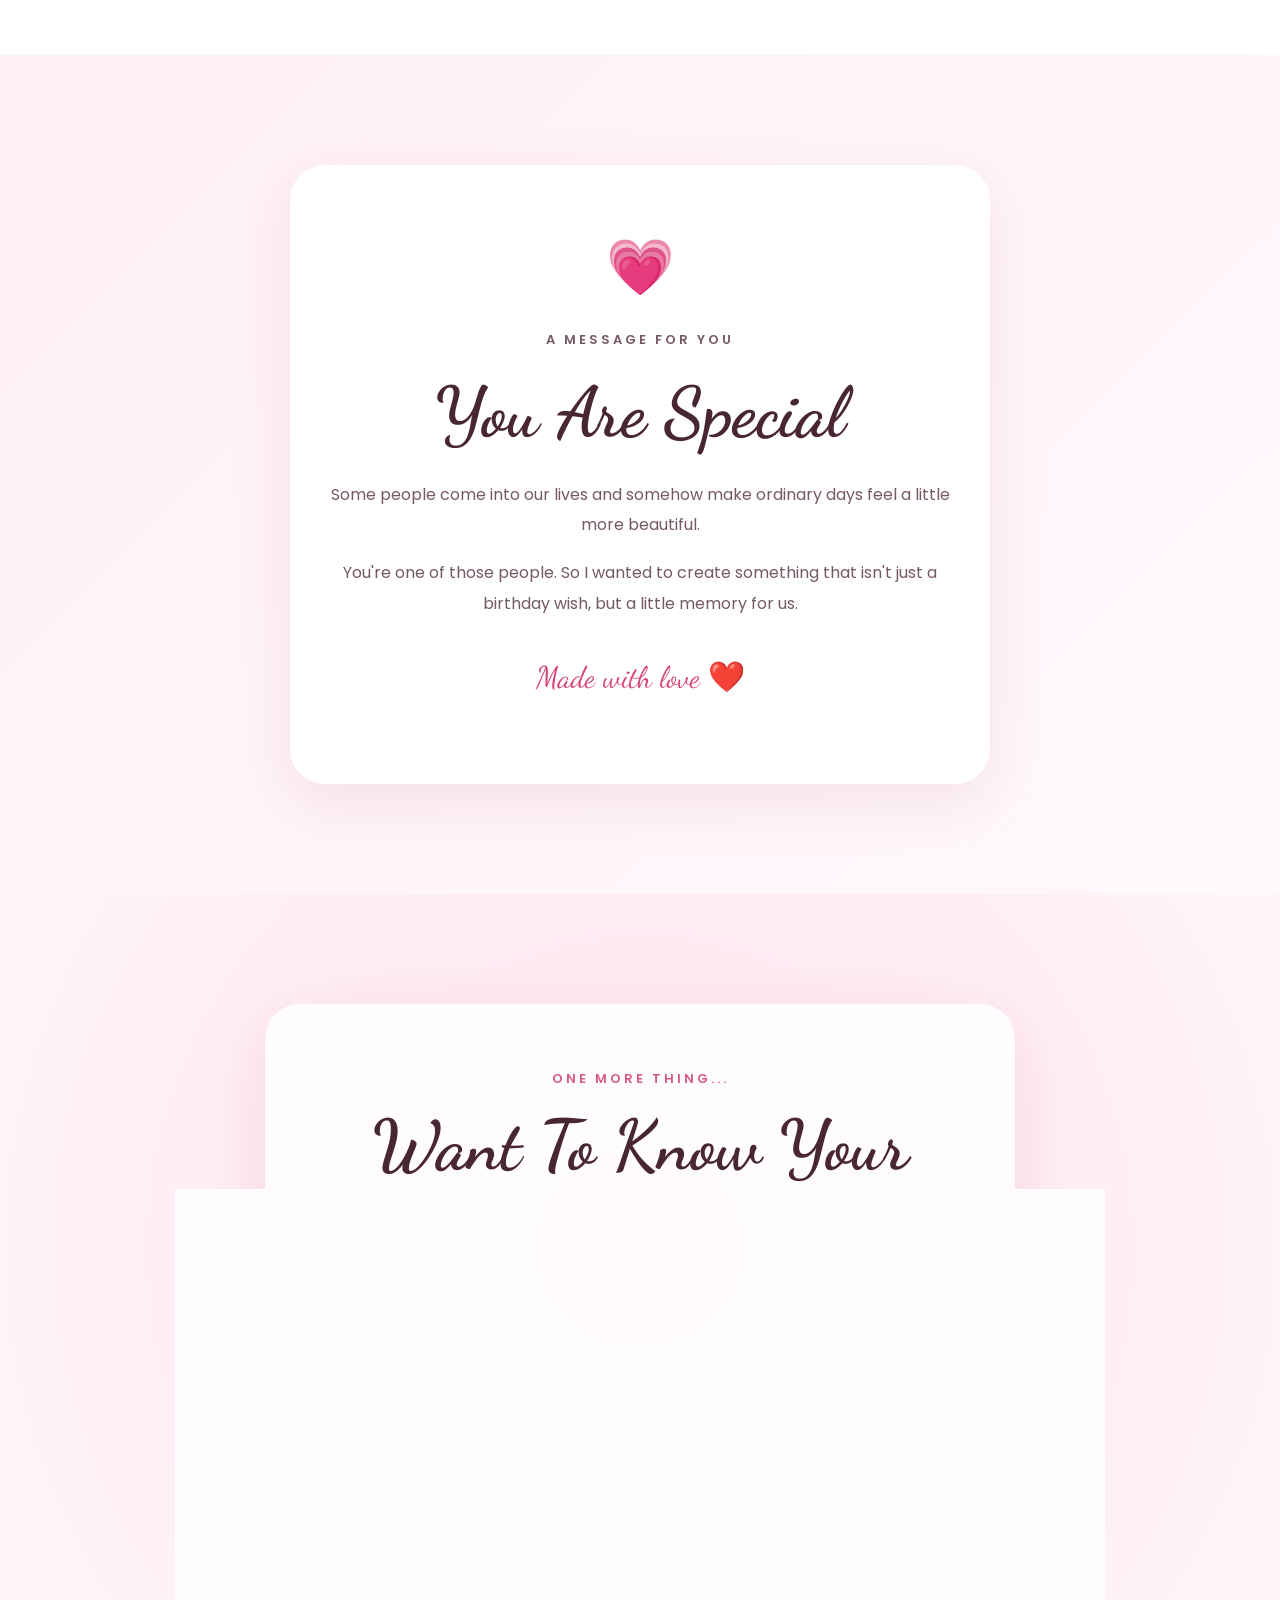
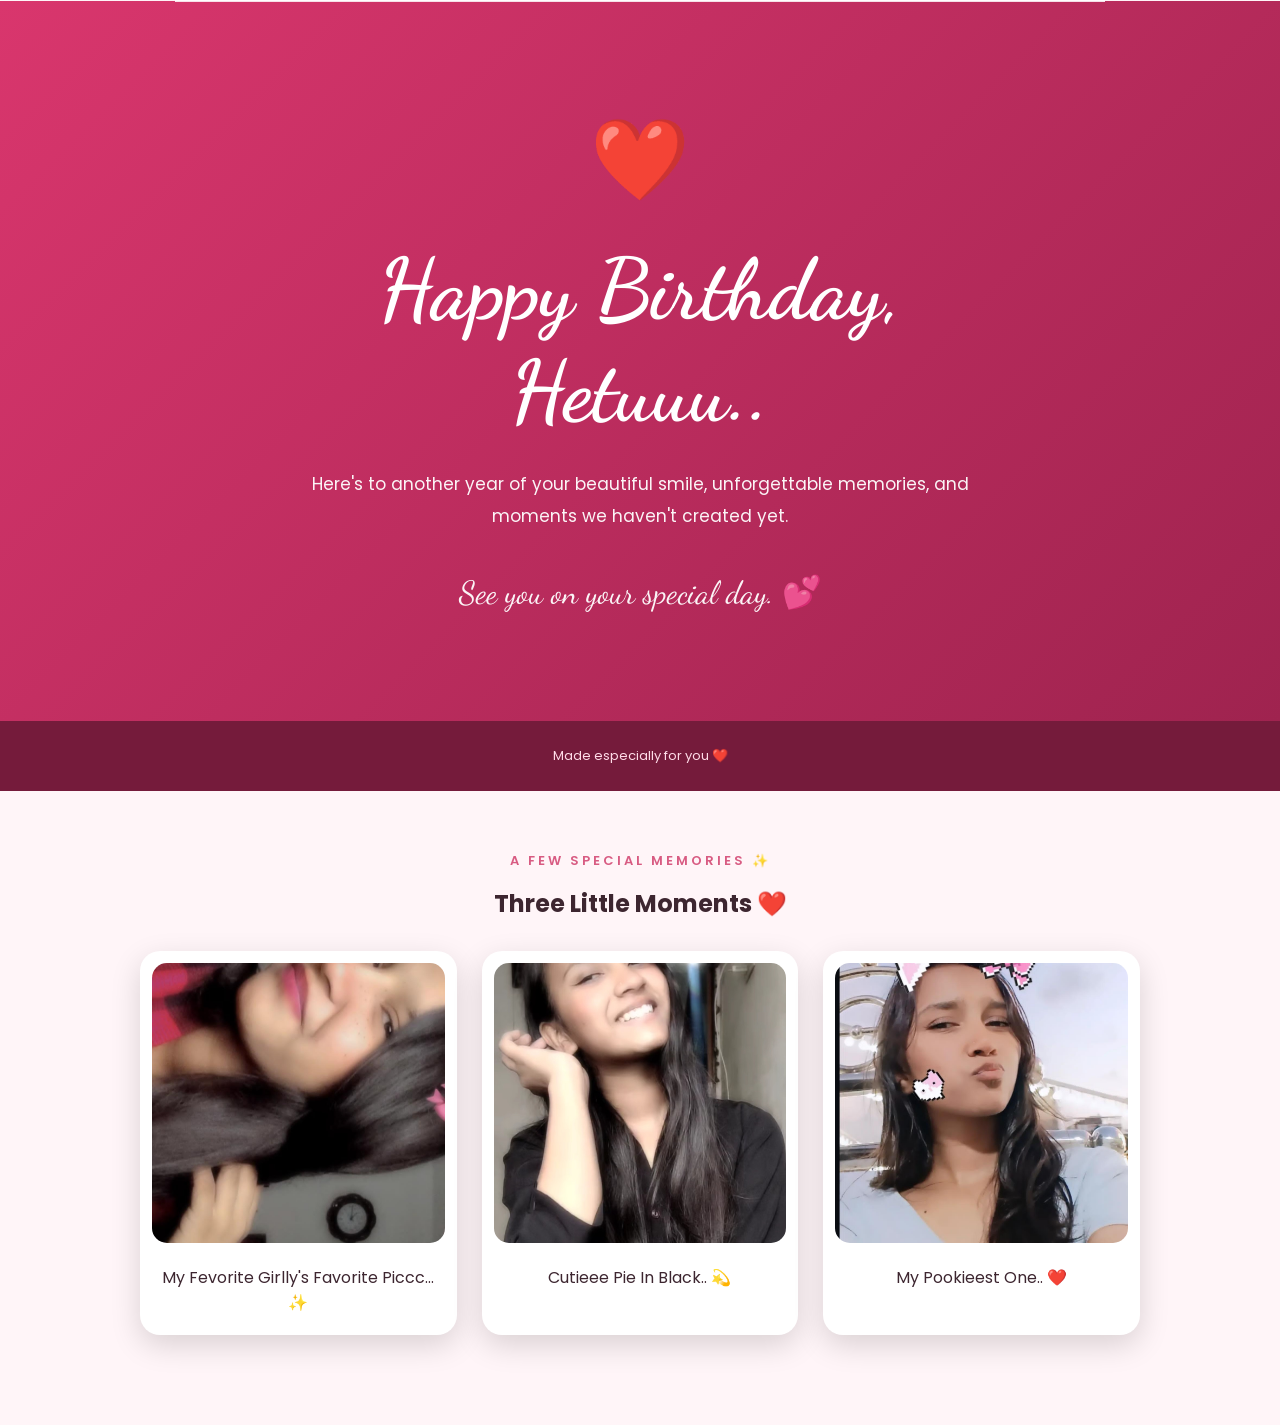
==== commit c14ae629: "Restore index.html with birthday surprise content Restored the complete HTML structure and content f" ====
--- a/index.html
+++ b/index.html
@@ -214,17 +214,17 @@
     <div class="photo-grid">
 <div class="photo-card">
     <img src="photo1.jpg" alt="Memory 1">
-    <p>One beautiful moment ✨</p>
+    <p>My Fevorite Girlly's Favorite Piccc... ✨</p>
 </div>
 
 <div class="photo-card">
     <img src="photo2.jpg" alt="Memory 2">
-    <p>A memory worth keeping 💫</p>
+    <p>Cutieee Pie In Black.. 💫</p>
 </div>
 
 <div class="photo-card">
     <img src="photo3.jpg" alt="Memory 3">
-    <p>And one more to remember ❤️</p>
+    <p>My Pookieest One.. ❤️</p>
 </div>
     </div>
 </section>
